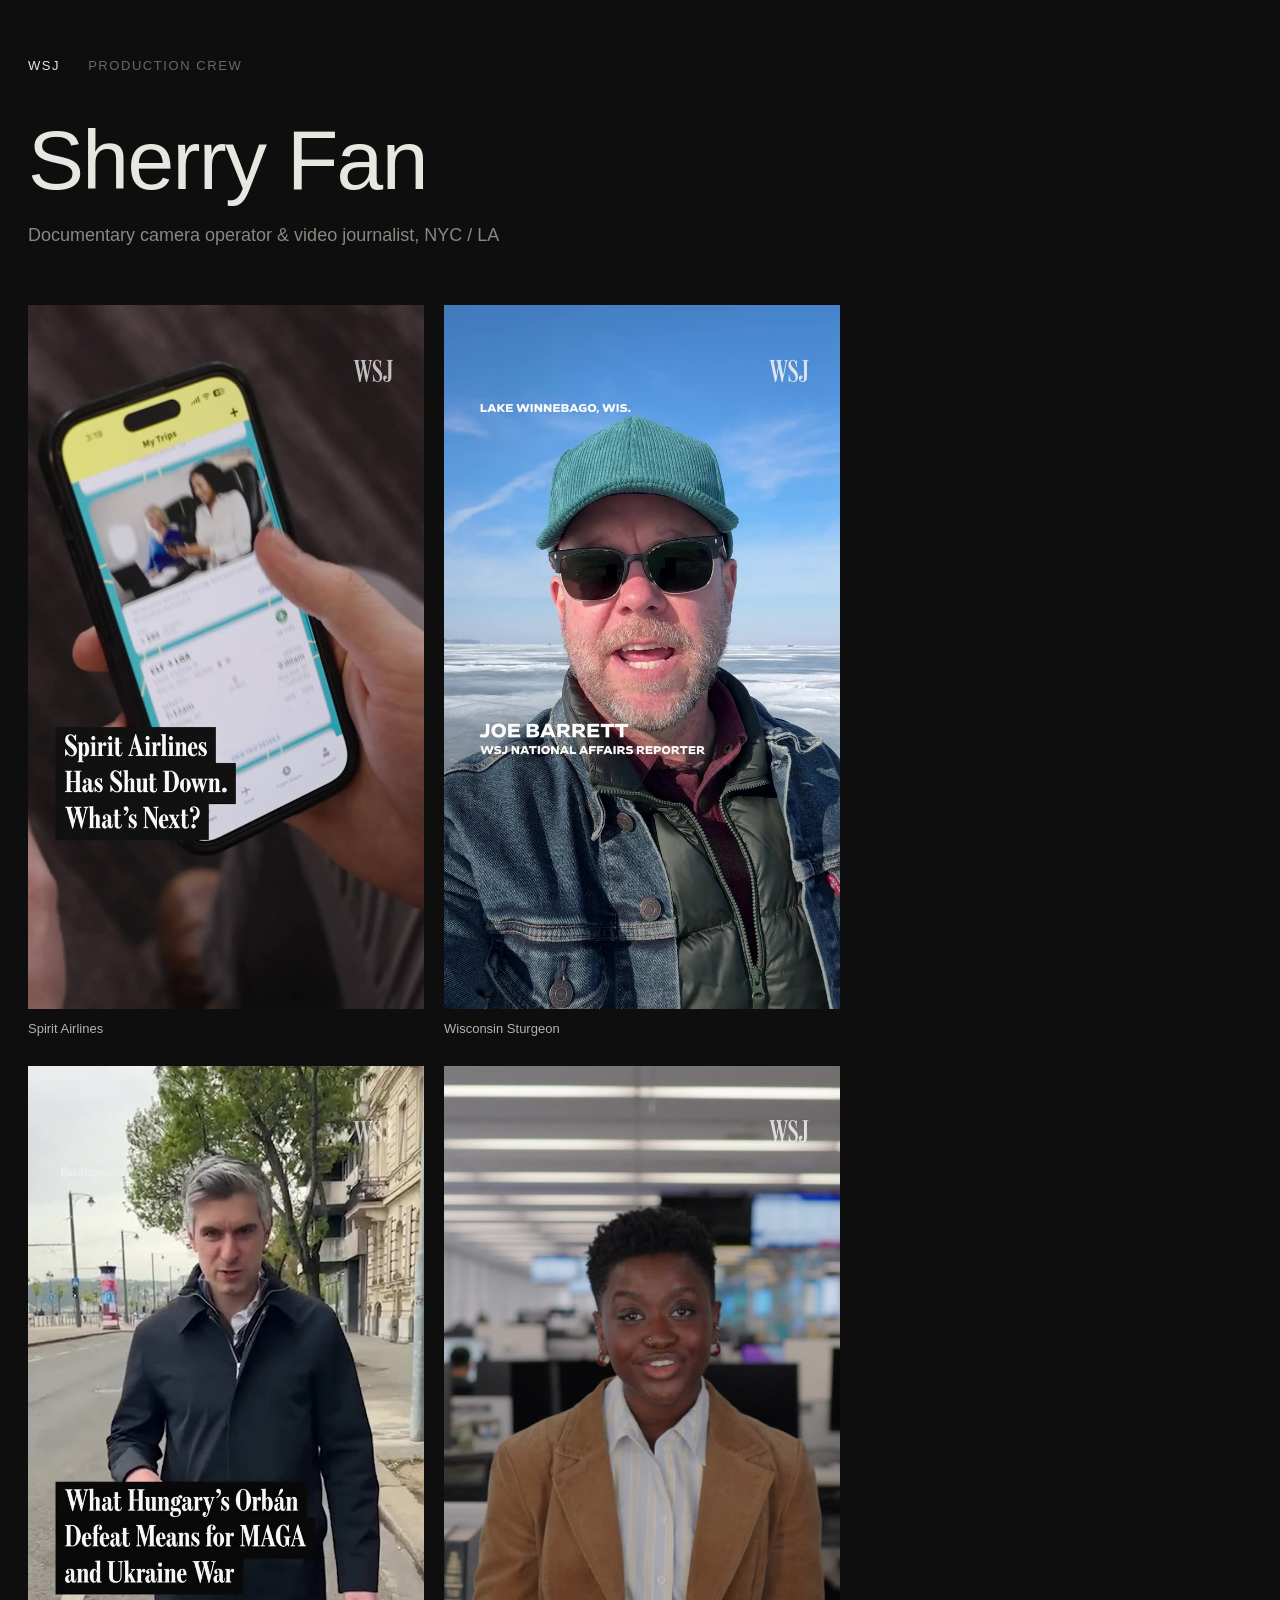
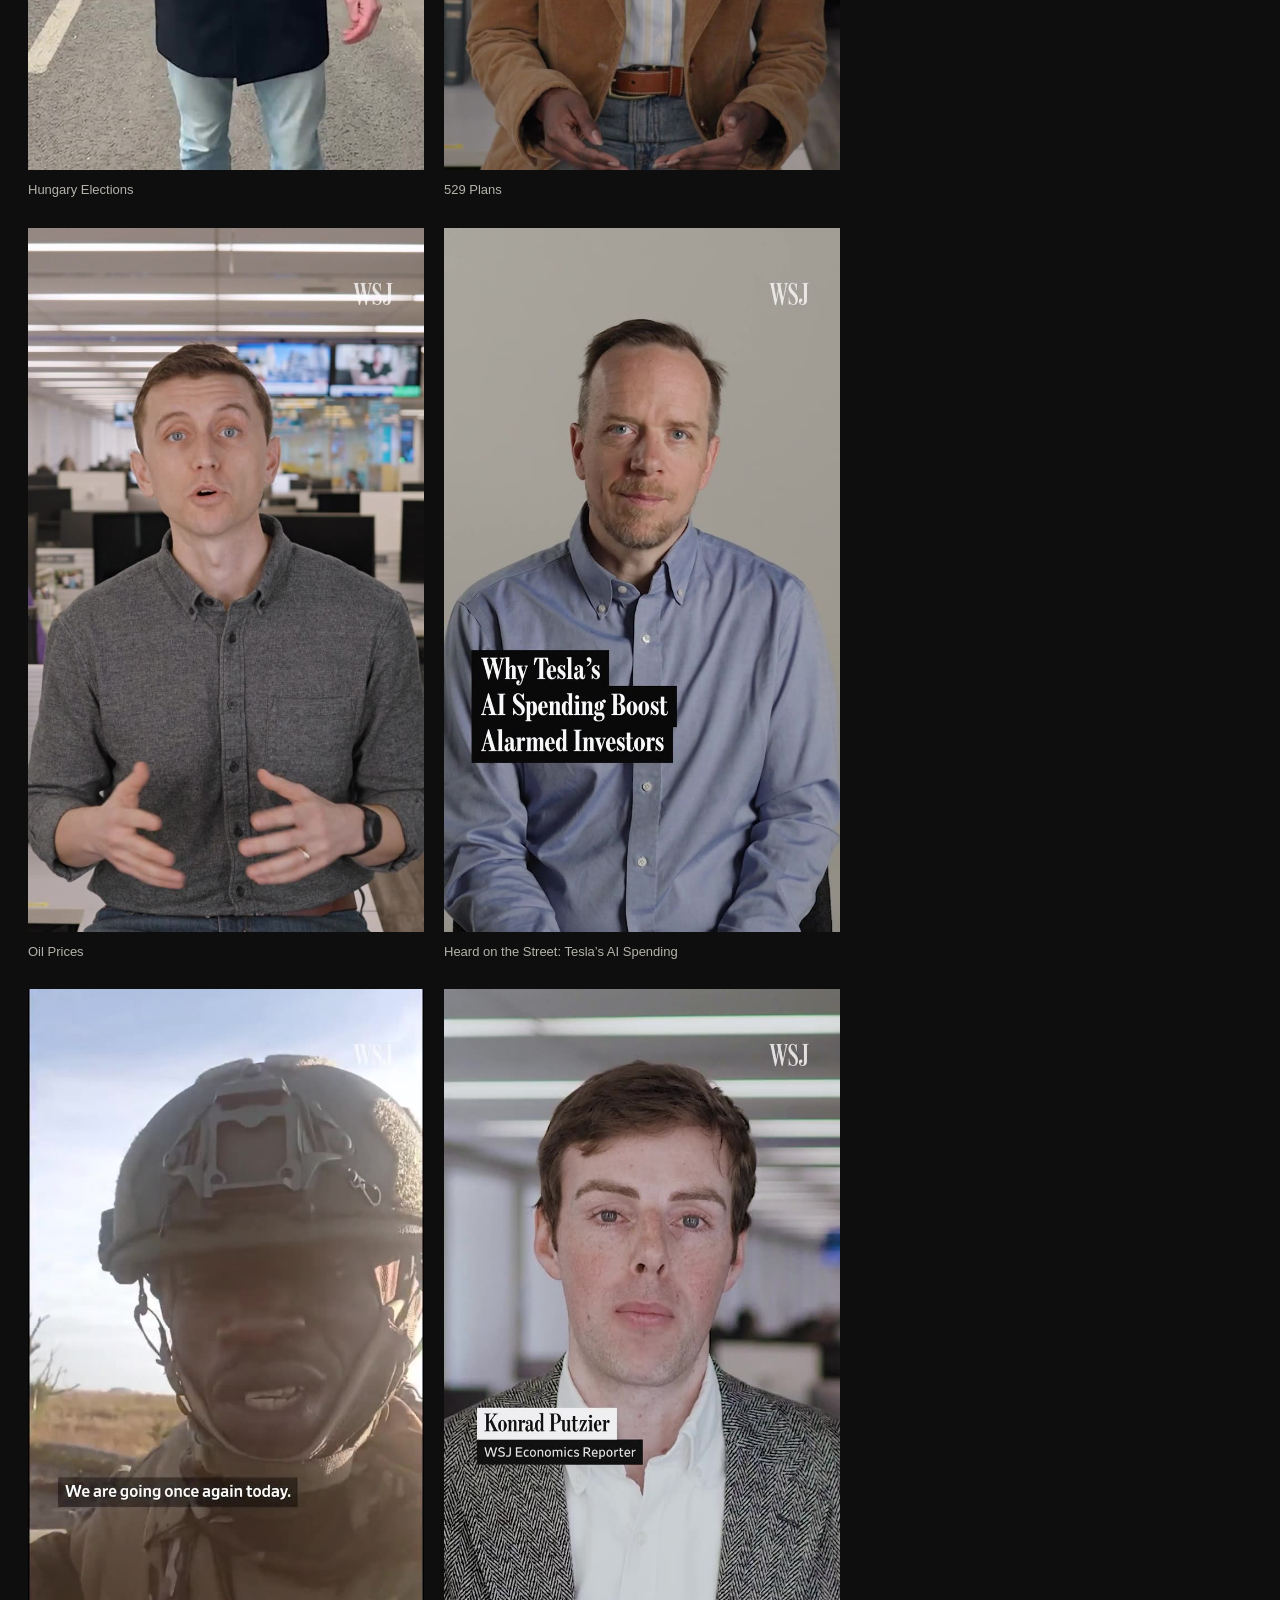
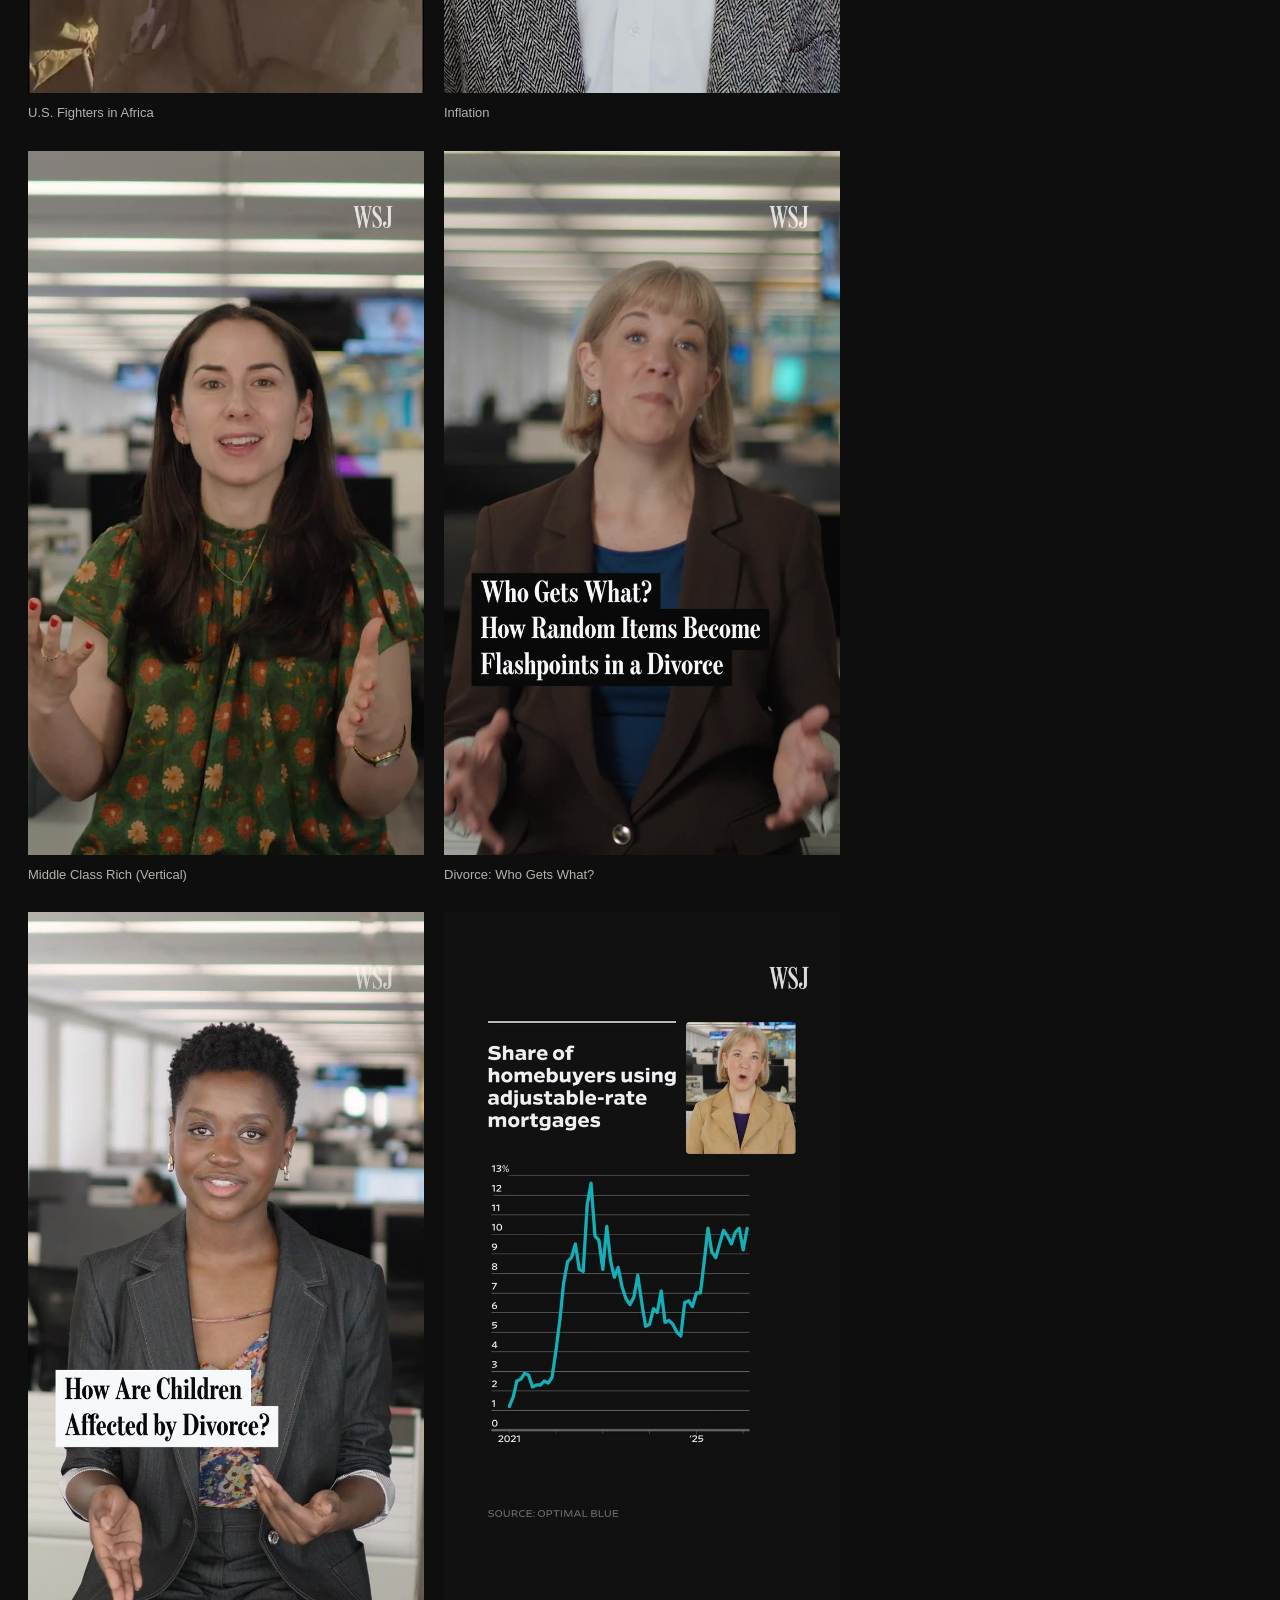
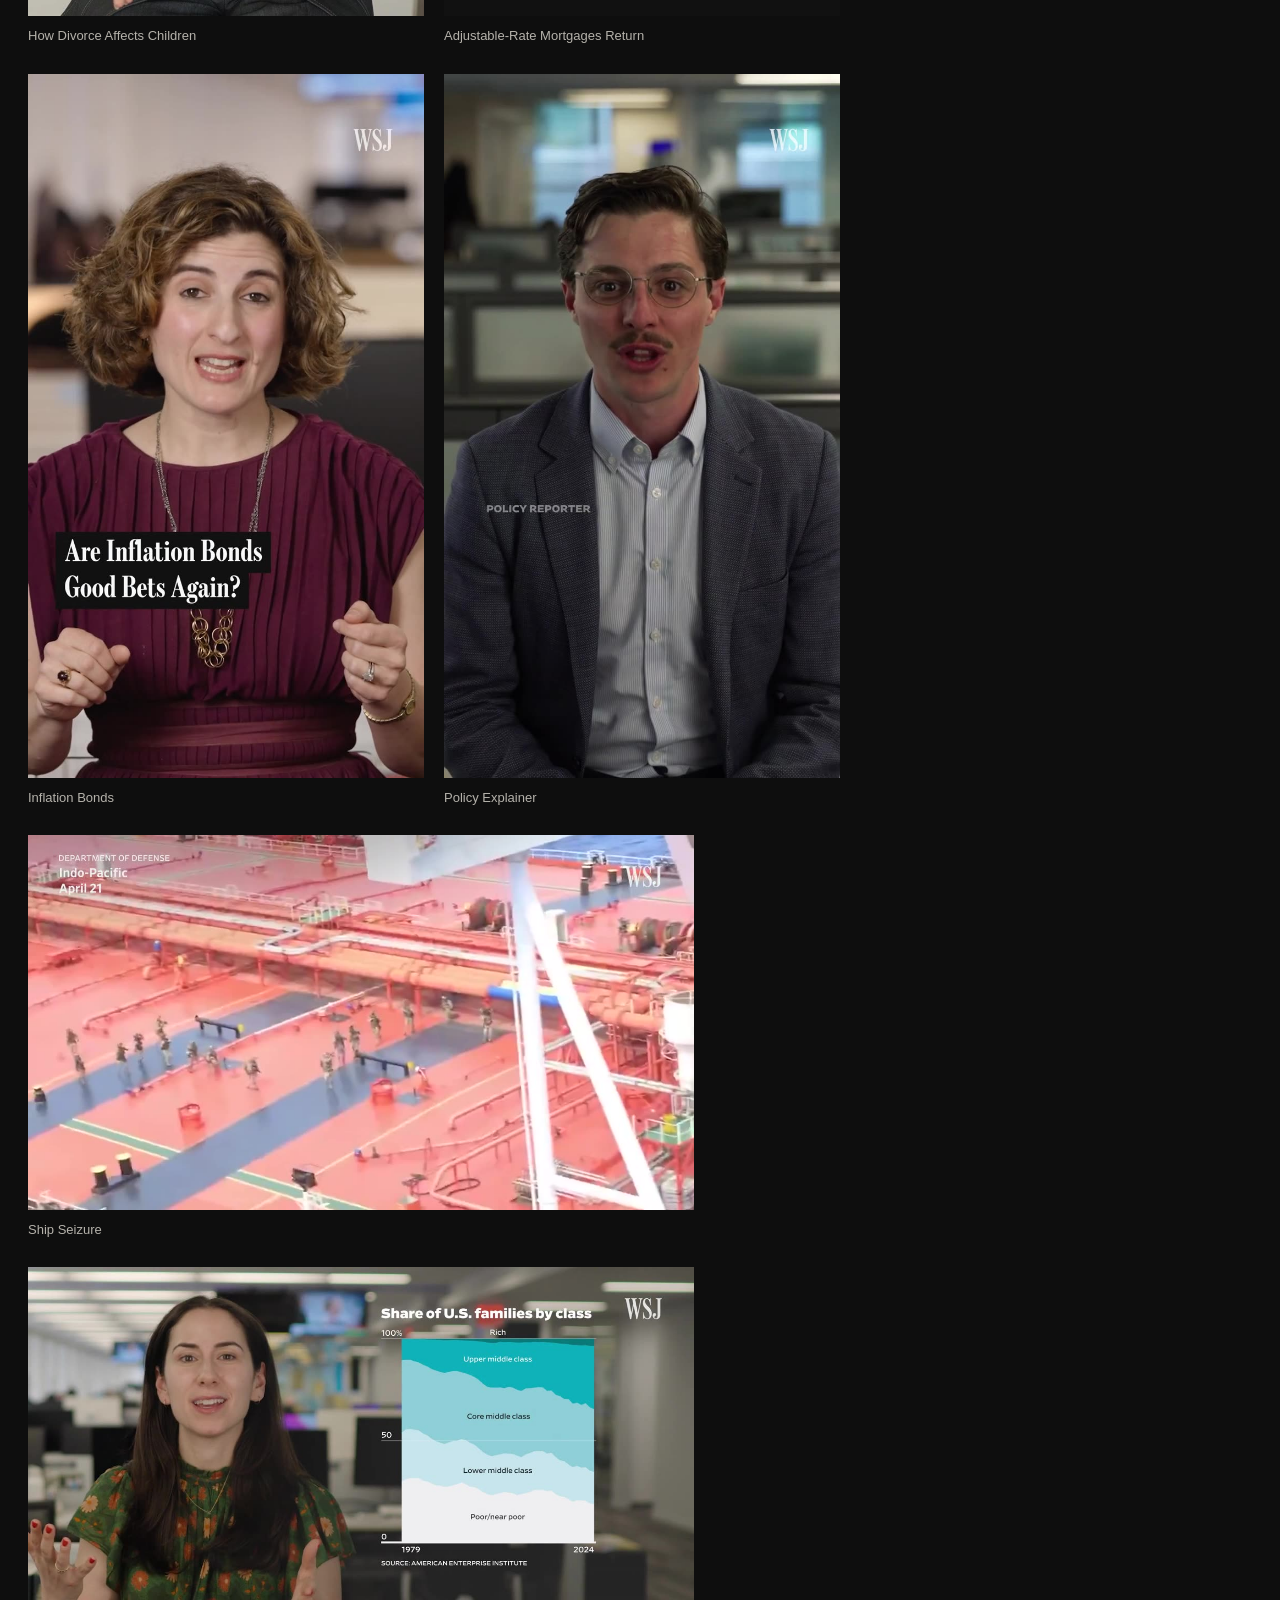
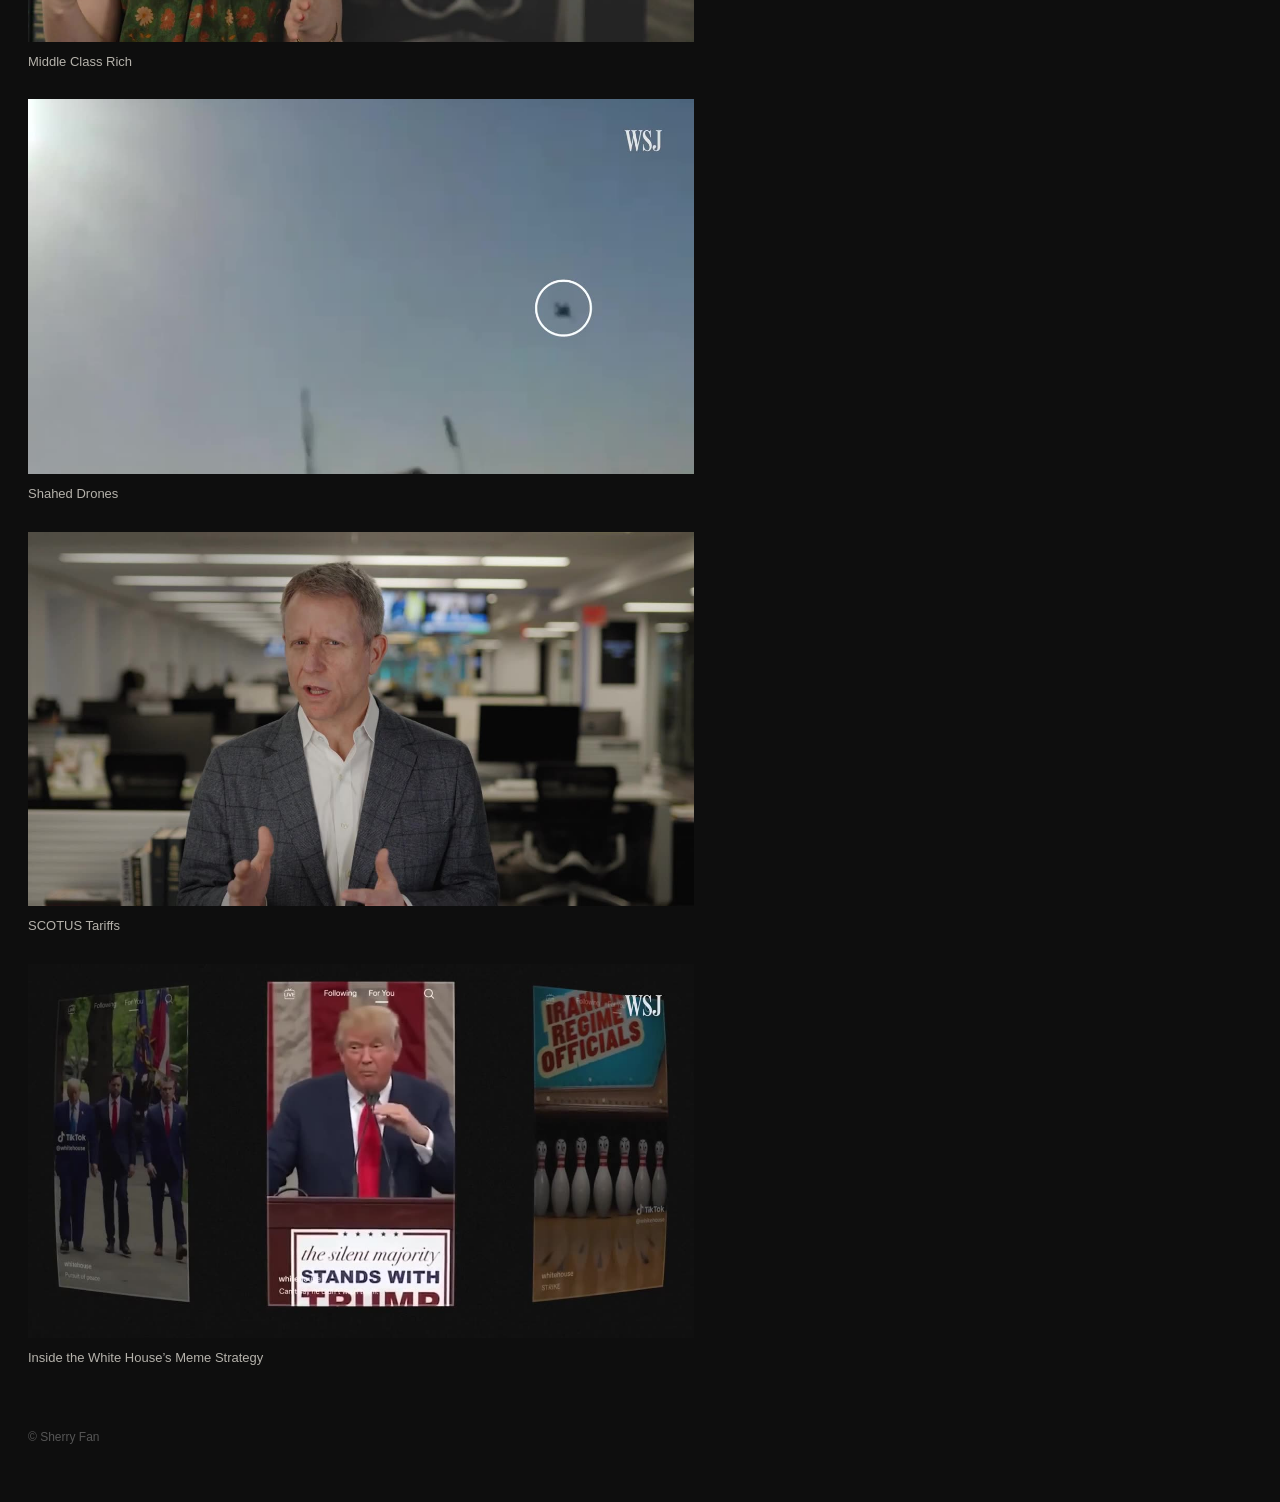
==== index.html @ db29685e "WSJ home: verticals first and larger; horizontals keep prior size Vertical tiles at 90% of first mas" ====
<!doctype html><html><head><meta charset="utf-8"><meta name="viewport" content="width=device-width,initial-scale=1"><title>Sherry Fan — Video</title><link rel="stylesheet" href="style.css?v=12"></head>
<body><div class="wrap"><div id="nav"></div><section class="hero"><h1>Sherry Fan</h1><p>Documentary camera operator &amp; video journalist, NYC / LA</p></section>
<div id="grid"></div><footer>© Sherry Fan</footer></div>
<script src="videos.js?v=12"></script><script src="app.js?v=12"></script>
<script>document.getElementById('nav').innerHTML=siteNav('home');render(document.getElementById('grid'),'home')</script></body></html>
---- style.css ----
*{box-sizing:border-box;margin:0}body{background:#0e0e0e;color:#e8e6e1;font:16px/1.5 "Helvetica Neue",Helvetica,Arial,sans-serif}
a{color:inherit;text-decoration:none}.wrap{max-width:1480px;margin:0 auto;padding:56px 28px}
.top{display:flex;gap:28px;margin-bottom:40px;font-size:13px;letter-spacing:.12em;text-transform:uppercase}
.top a{color:#6b6862}.top a:hover,.top a.on{color:#e8e6e1}
.hero h1{font-weight:300;font-size:clamp(40px,7vw,84px);letter-spacing:-.02em;line-height:1.05}.hero p{color:#8a8780;margin:18px 0 56px;font-size:18px}

/* Home: all verticals first, then horizontals. Separate sizing. */
.grid-home{display:flex;flex-wrap:wrap;gap:28px 20px;align-items:flex-start}
.grid-home .v{display:flex;flex-direction:column;flex:0 0 auto;min-width:0}
.grid-home .v .frame{position:relative;background:#111;overflow:hidden;width:100%}

/* Verticals: 90% of first masonry draft (~432px → 389; using 396 = 0.9×440) → 396×704 */
.grid-home .v.vert{width:396px;max-width:100%}
.grid-home .v.vert .frame{aspect-ratio:9/16}

/* Horizontals: lock prior size 666×374 @ 1440 */
.grid-home .v:not(.vert){width:666px;max-width:100%}
.grid-home .v:not(.vert) .frame{aspect-ratio:16/9}

.grid-home .v video,.grid-home .v iframe{
  position:absolute;inset:0;width:100%;height:100%;border:0;display:block;object-fit:cover;cursor:pointer
}
.grid-home .v p{margin-top:10px;font-size:13px;color:#b5b2ab;max-width:100%}

.grid-crew{display:grid;grid-template-columns:repeat(auto-fill,minmax(446px,1fr));gap:36px 28px}
.grid-crew .v{display:flex;flex-direction:column;min-width:0}
.grid-crew .v .frame{position:relative;background:#000;aspect-ratio:16/9;overflow:hidden;width:100%;cursor:pointer}
.grid-crew .v .frame img,.grid-crew .v .frame iframe{position:absolute;inset:0;width:100%;height:100%;border:0;display:block;object-fit:cover}
.grid-crew .v p{margin-top:12px;font-size:14px;color:#b5b2ab;min-height:2.8em}

footer{margin-top:60px;color:#555;font-size:12px}

@media(max-width:720px){
  .grid-home .v.vert,.grid-home .v:not(.vert){width:100%}
  .grid-crew{grid-template-columns:1fr}
}
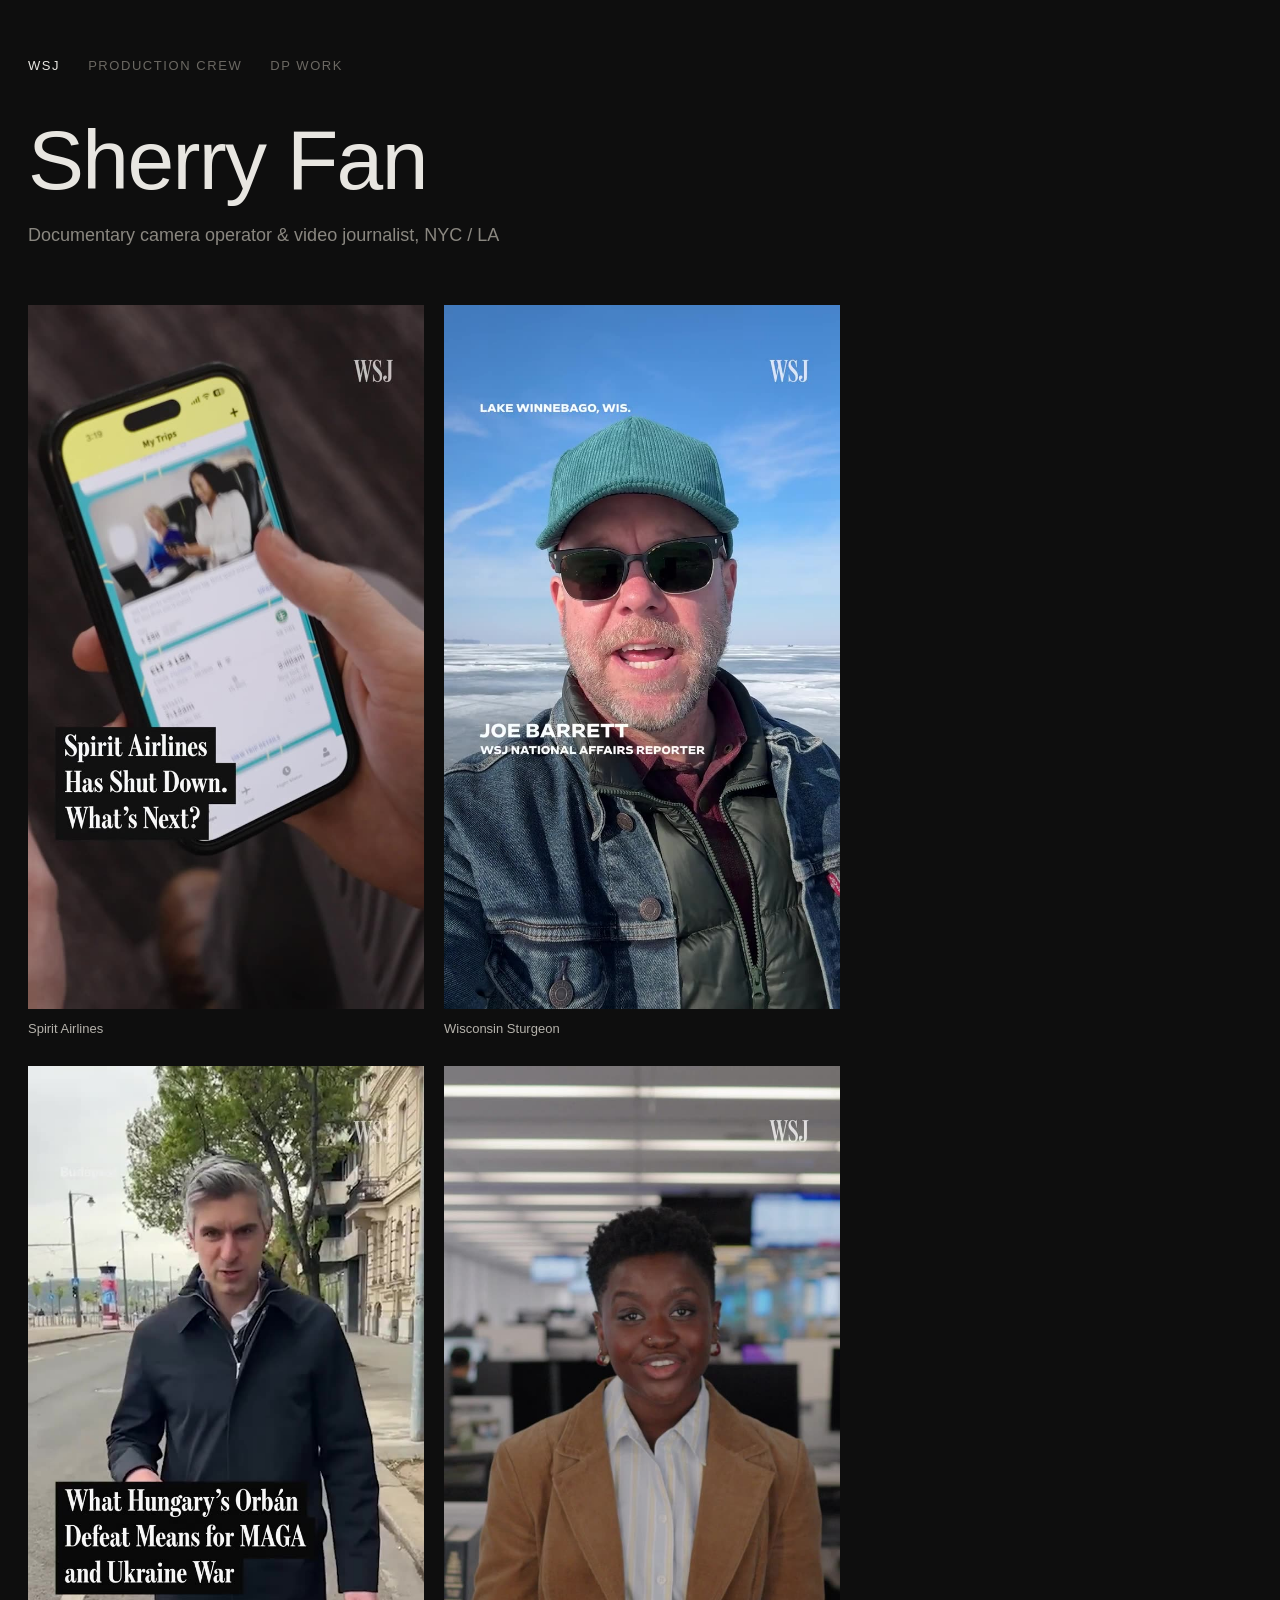
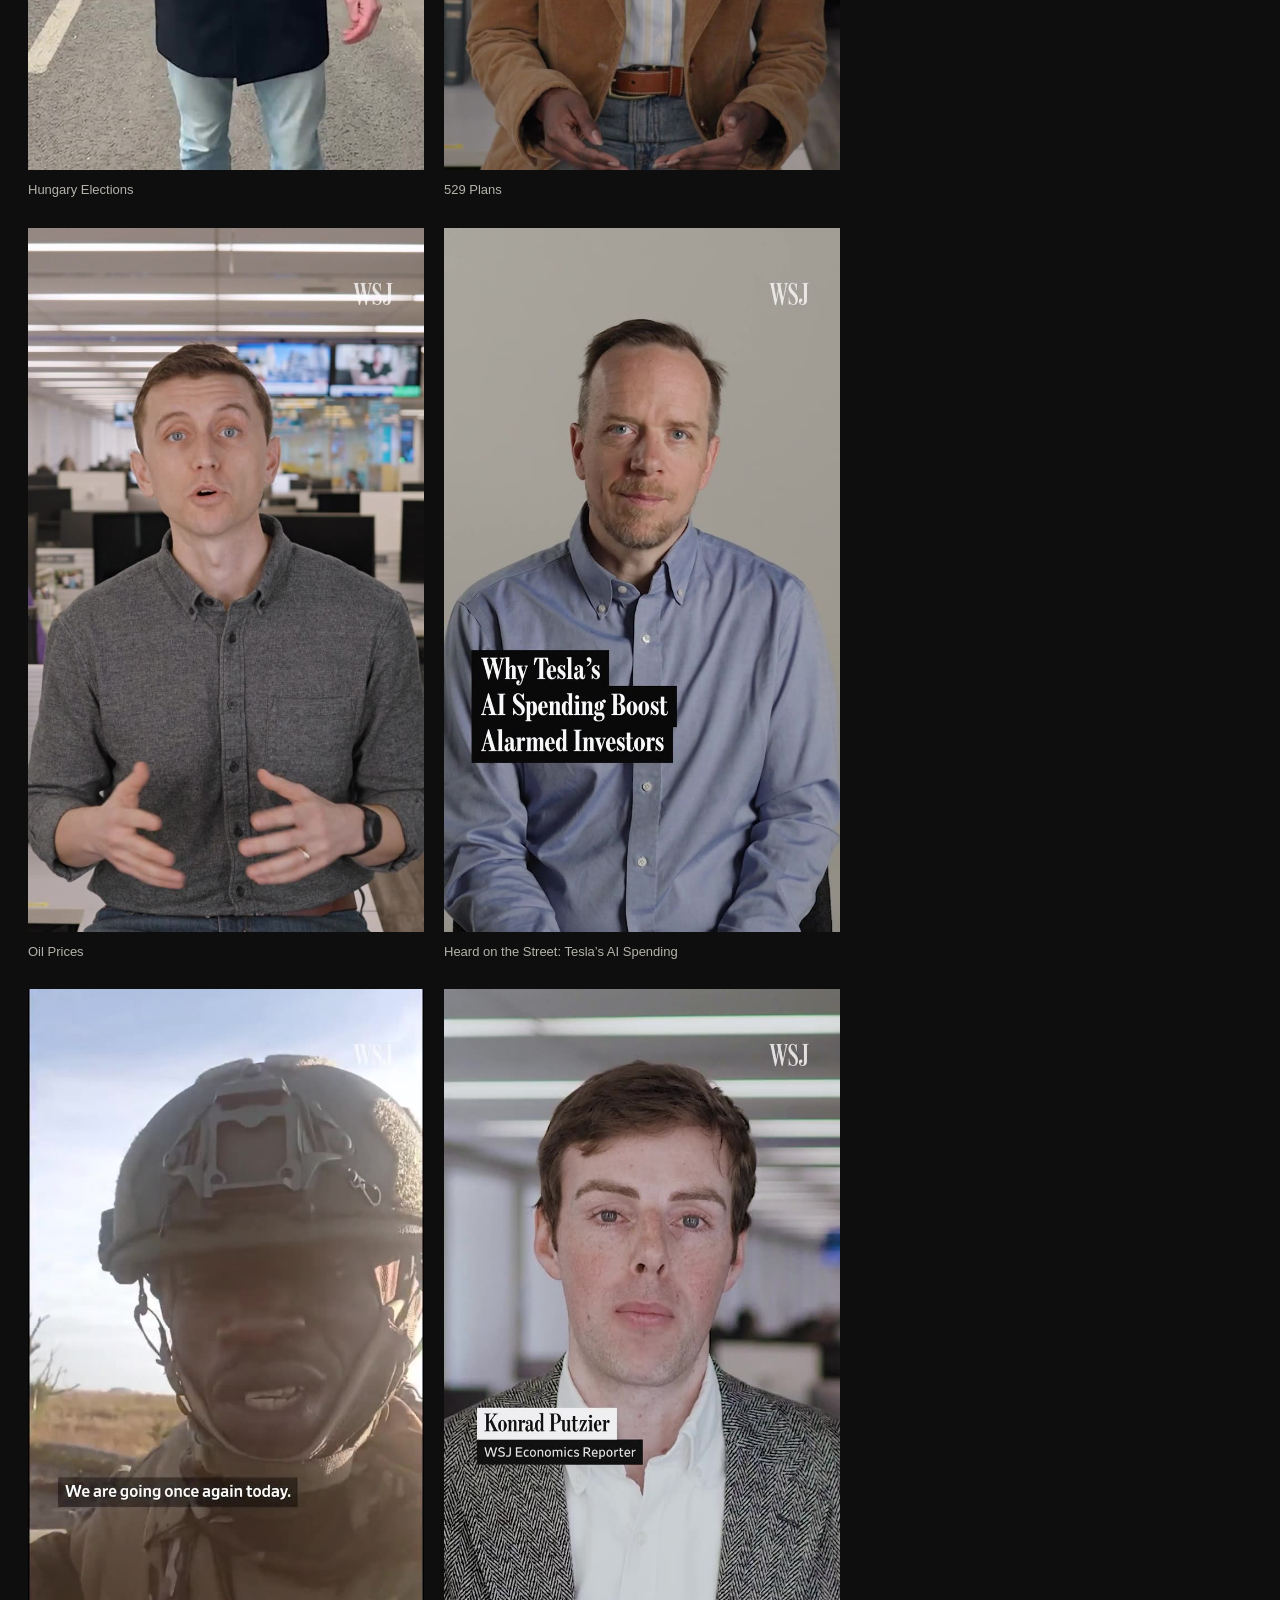
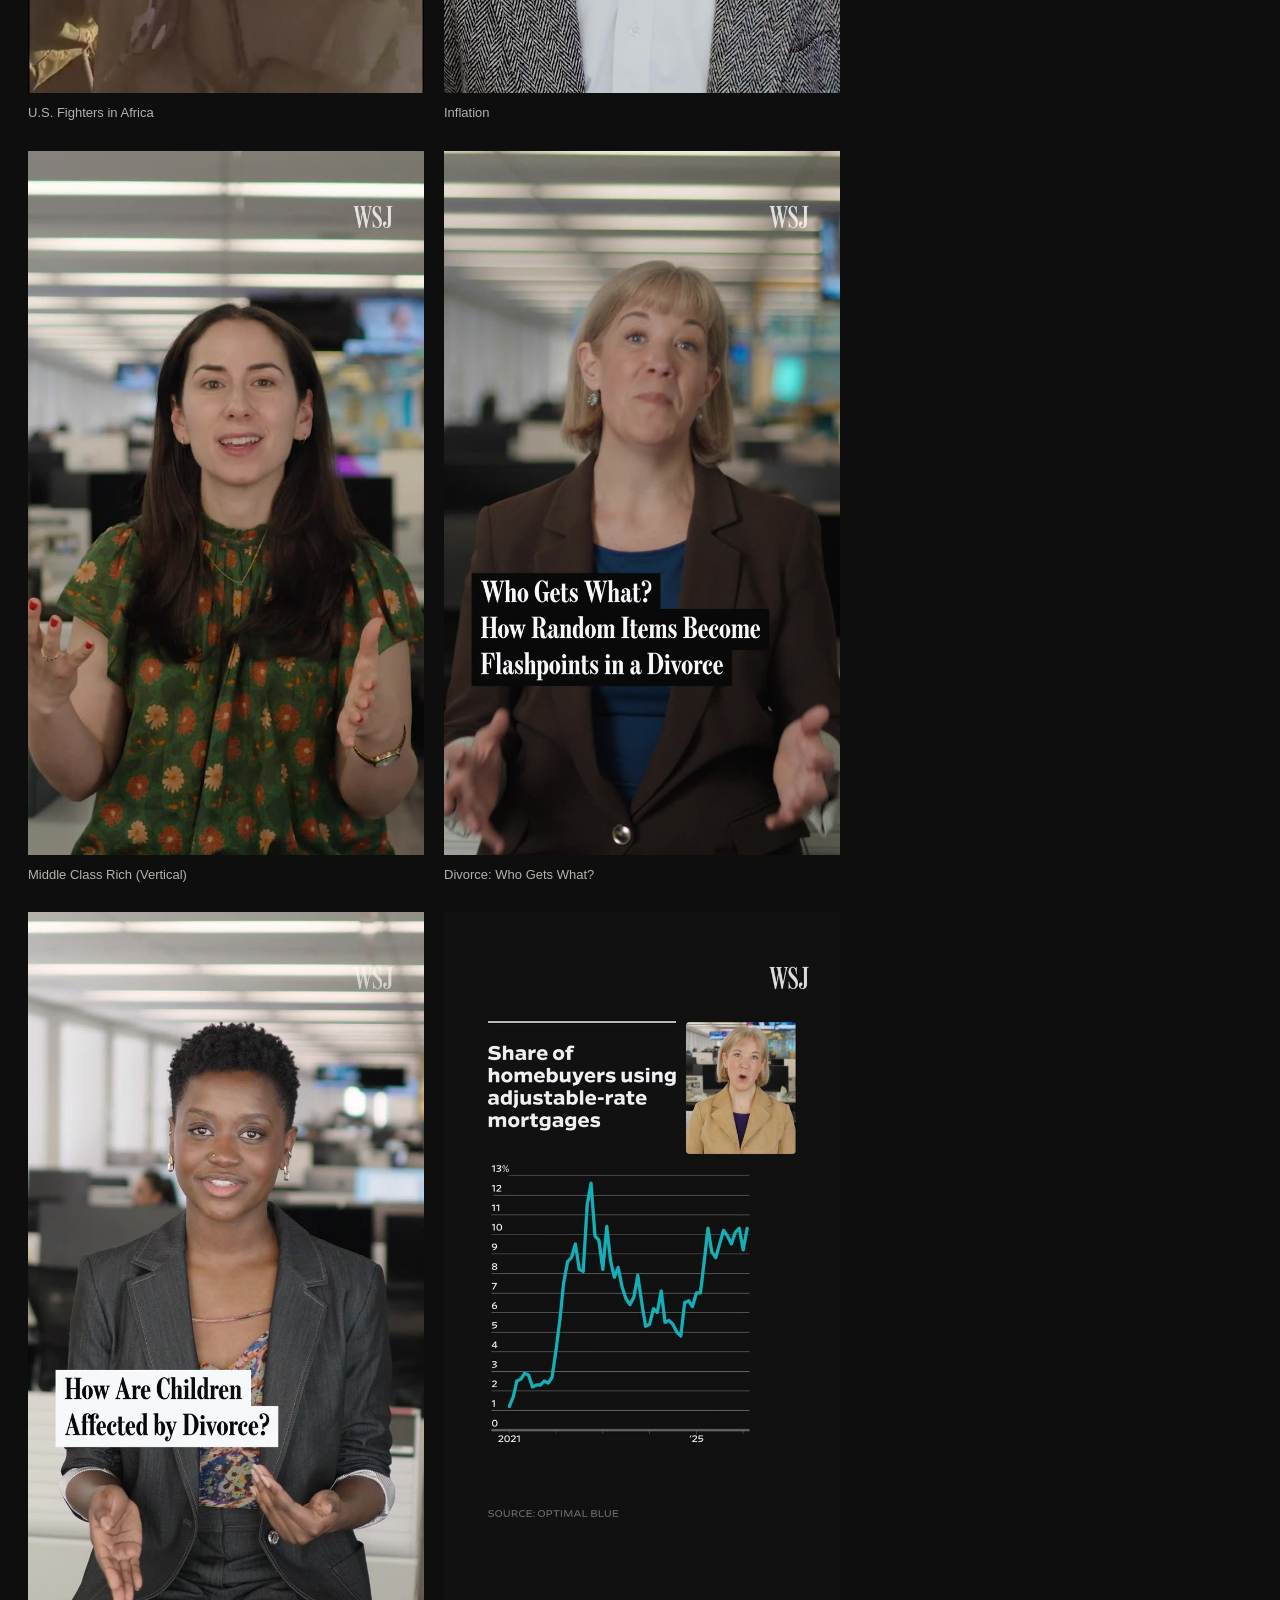
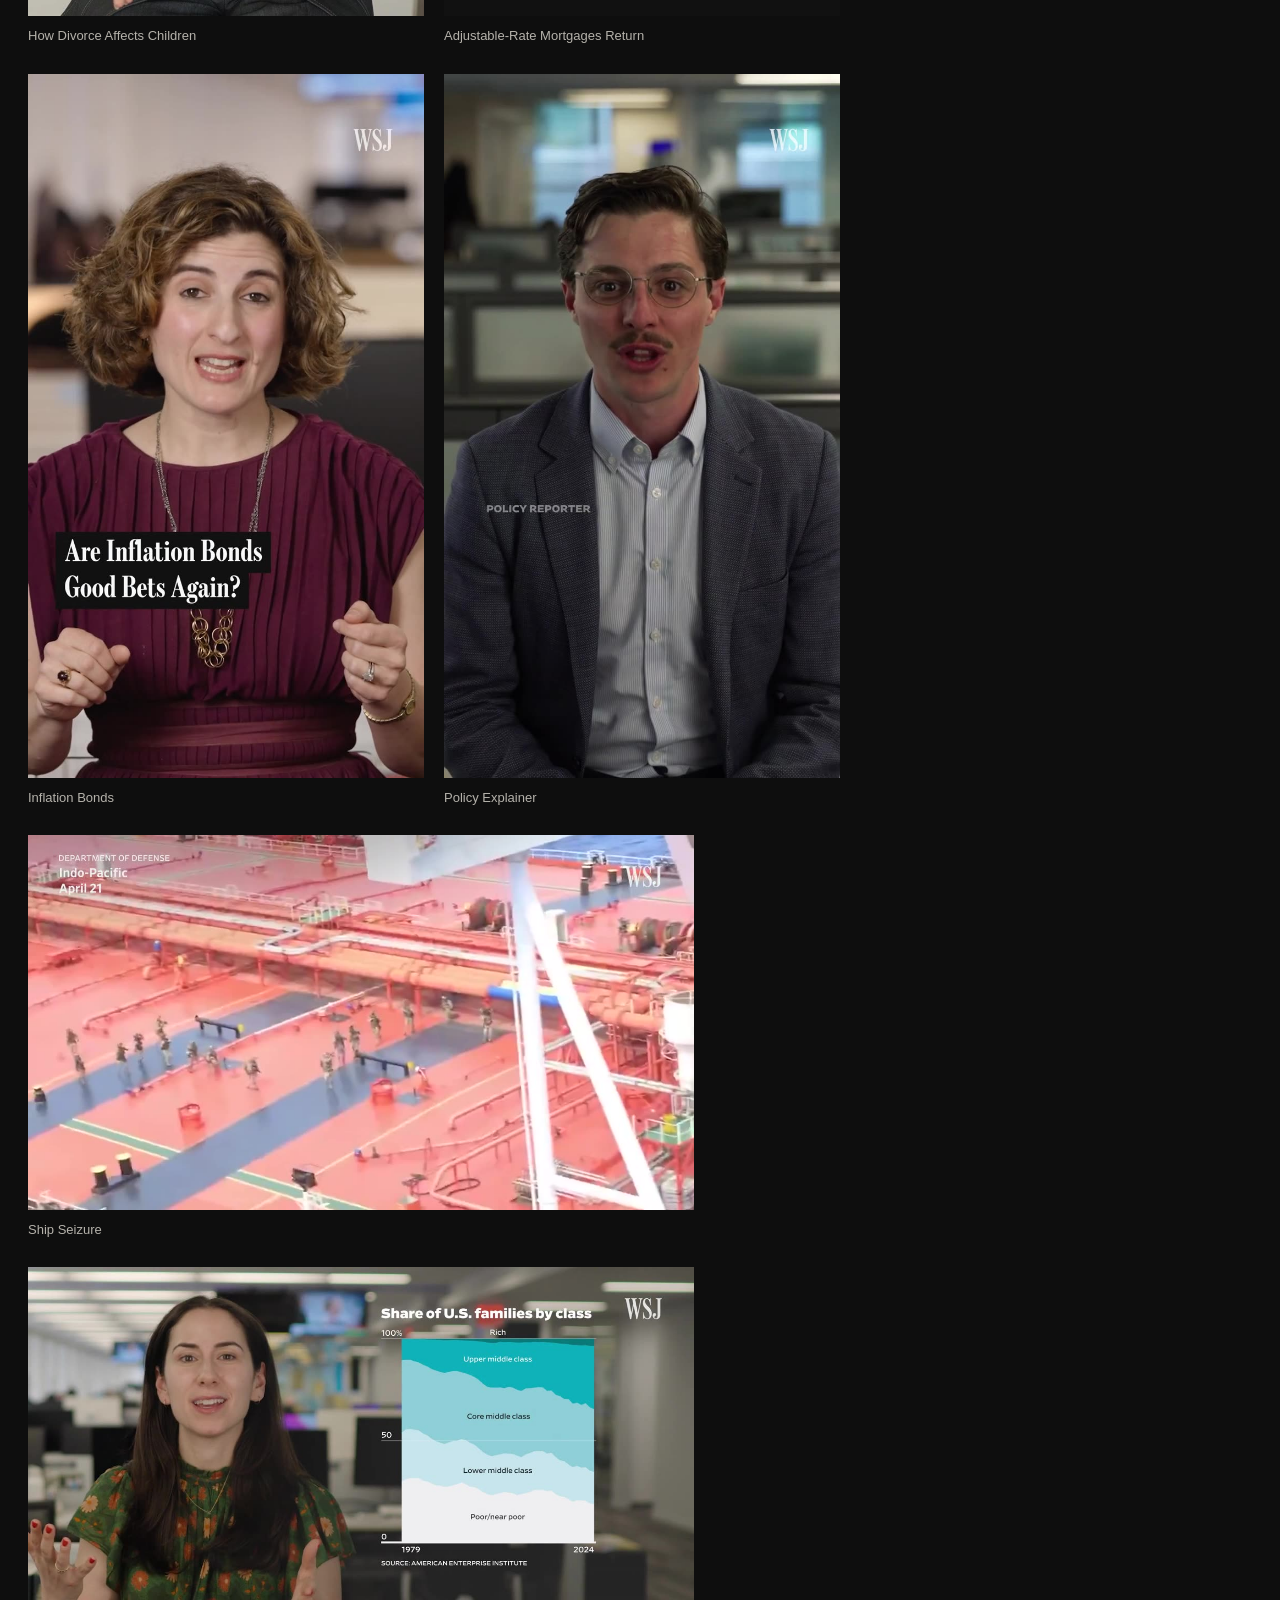
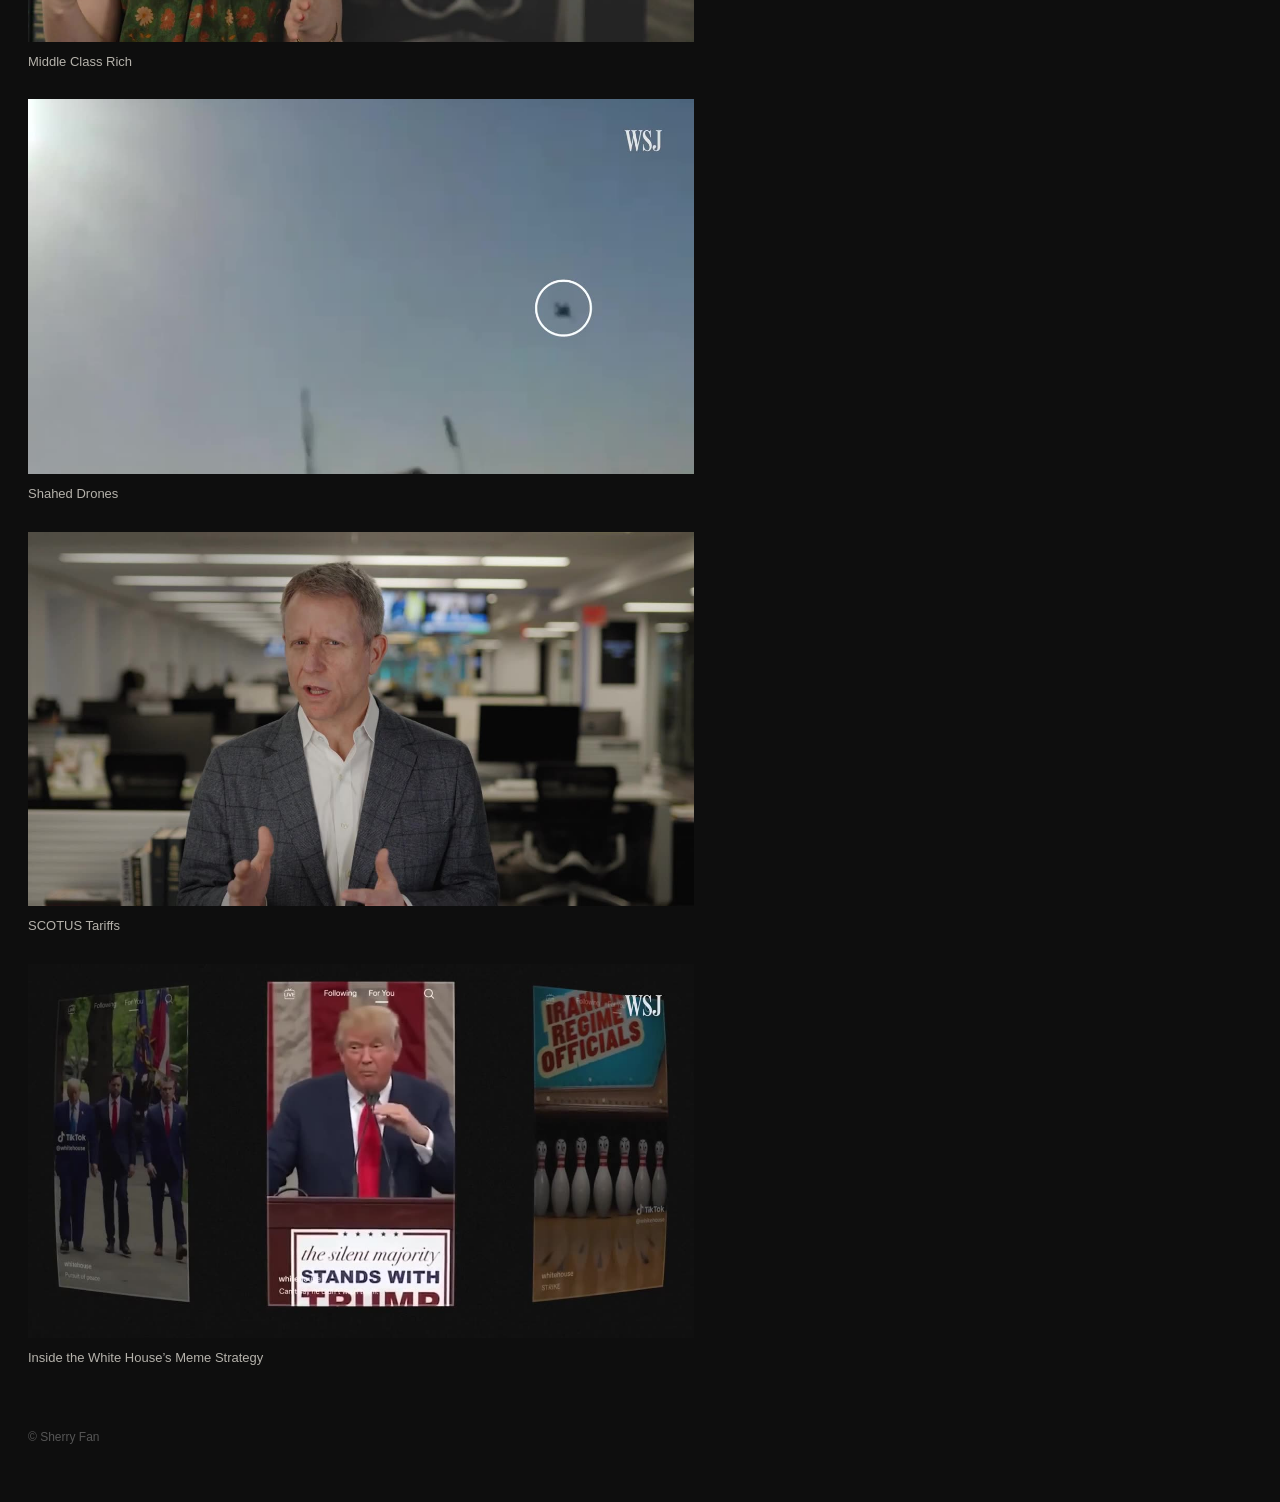
==== commit cd0afdbb: "Add DP Work page with Sucka local previews New dp-work.html (same muted autoplay + tile sizes as WSJ" ====
--- a/index.html
+++ b/index.html
@@ -1,5 +1,5 @@
-<!doctype html><html><head><meta charset="utf-8"><meta name="viewport" content="width=device-width,initial-scale=1"><title>Sherry Fan — Video</title><link rel="stylesheet" href="style.css?v=12"></head>
+<!doctype html><html><head><meta charset="utf-8"><meta name="viewport" content="width=device-width,initial-scale=1"><title>Sherry Fan — Video</title><link rel="stylesheet" href="style.css?v=13"></head>
 <body><div class="wrap"><div id="nav"></div><section class="hero"><h1>Sherry Fan</h1><p>Documentary camera operator &amp; video journalist, NYC / LA</p></section>
 <div id="grid"></div><footer>© Sherry Fan</footer></div>
-<script src="videos.js?v=12"></script><script src="app.js?v=12"></script>
+<script src="videos.js?v=13"></script><script src="app.js?v=13"></script>
 <script>document.getElementById('nav').innerHTML=siteNav('home');render(document.getElementById('grid'),'home')</script></body></html>
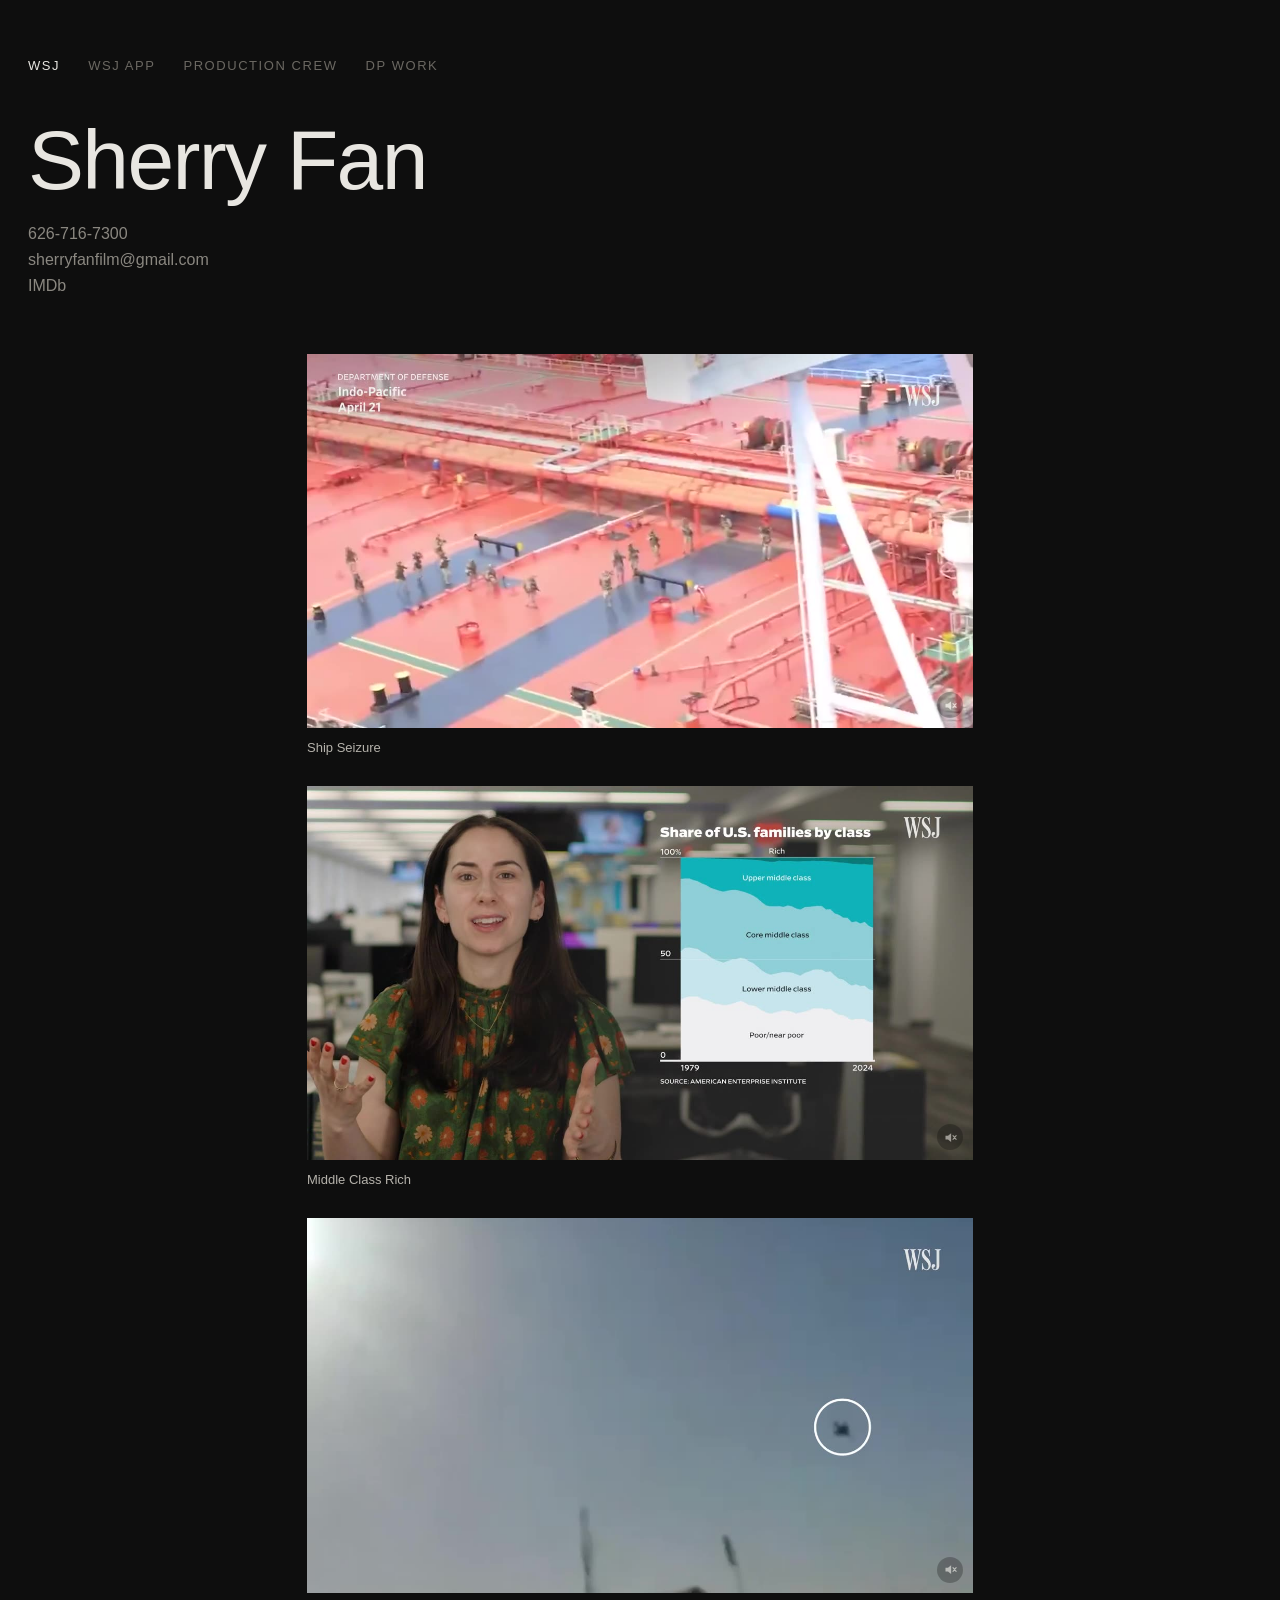
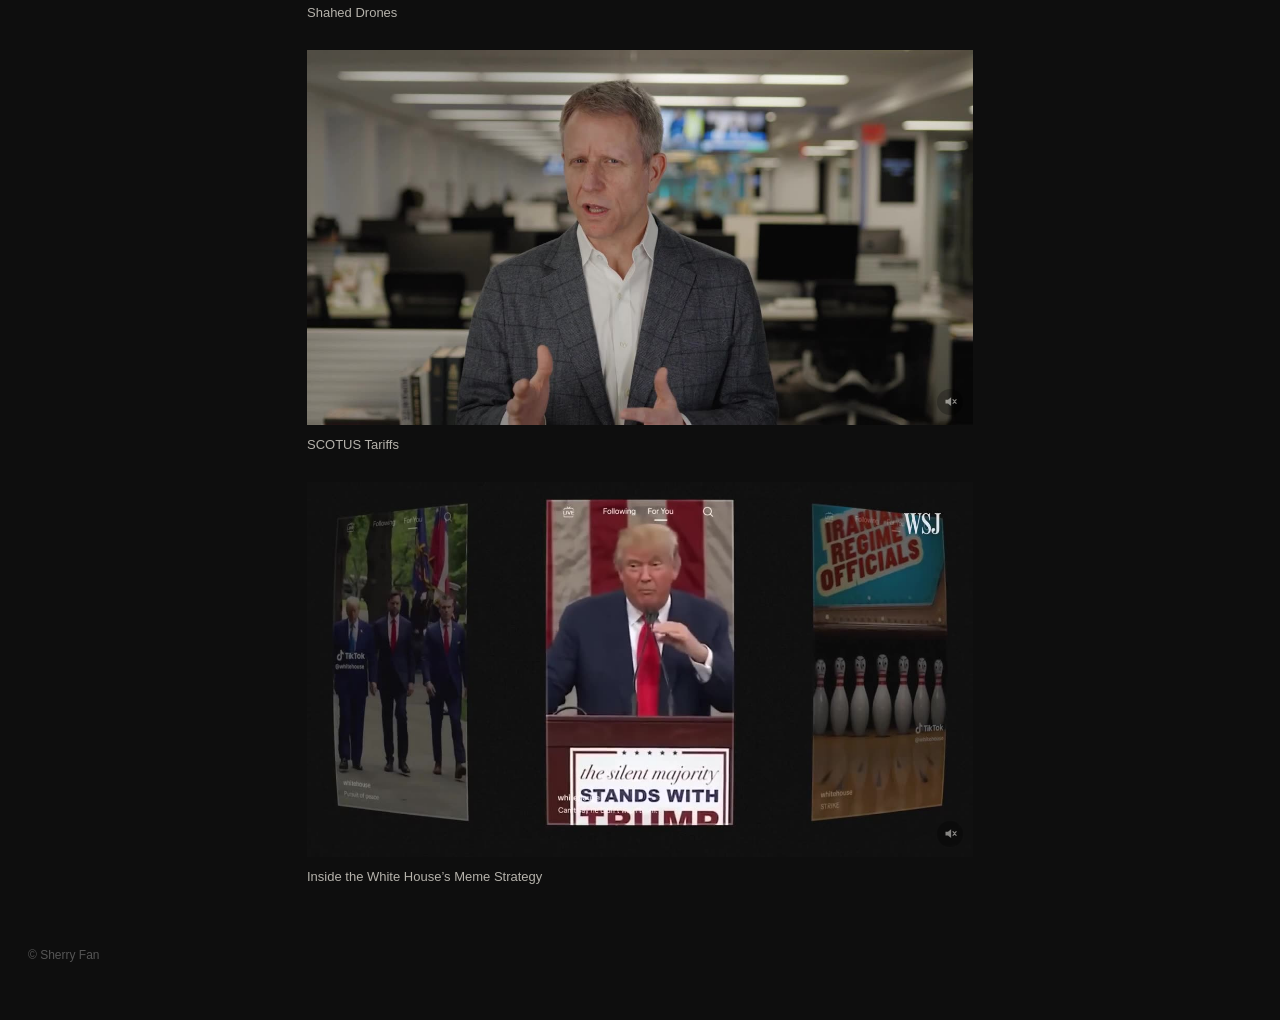
==== commit d81491b5: "Split WSJ into WSJ (horizontal) and WSJ App (vertical); centered grids; muted autoplay + click-for-s" ====
--- a/index.html
+++ b/index.html
@@ -1,5 +1,5 @@
-<!doctype html><html><head><meta charset="utf-8"><meta name="viewport" content="width=device-width,initial-scale=1"><title>Sherry Fan — Video</title><link rel="stylesheet" href="style.css?v=13"></head>
-<body><div class="wrap"><div id="nav"></div><section class="hero"><h1>Sherry Fan</h1><p>Documentary camera operator &amp; video journalist, NYC / LA</p></section>
+<!doctype html><html><head><meta charset="utf-8"><meta name="viewport" content="width=device-width,initial-scale=1"><title>WSJ — Sherry Fan</title><link rel="stylesheet" href="style.css?v=14"></head>
+<body><div class="wrap"><div id="nav"></div><section class="hero"><h1>Sherry Fan</h1><p class="contact"><a href="tel:+16267167300">626-716-7300</a><a href="mailto:sherryfanfilm@gmail.com">sherryfanfilm@gmail.com</a><a href="https://www.imdb.com/name/nm14925589/" target="_blank" rel="noopener">IMDb</a></p></section>
 <div id="grid"></div><footer>© Sherry Fan</footer></div>
-<script src="videos.js?v=13"></script><script src="app.js?v=13"></script>
+<script src="videos.js?v=14"></script><script src="app.js?v=14"></script>
 <script>document.getElementById('nav').innerHTML=siteNav('home');render(document.getElementById('grid'),'home')</script></body></html>
--- a/style.css
+++ b/style.css
@@ -3,34 +3,41 @@
 .top{display:flex;gap:28px;margin-bottom:40px;font-size:13px;letter-spacing:.12em;text-transform:uppercase}
 .top a{color:#6b6862}.top a:hover,.top a.on{color:#e8e6e1}
 .hero h1{font-weight:300;font-size:clamp(40px,7vw,84px);letter-spacing:-.02em;line-height:1.05}.hero p{color:#8a8780;margin:18px 0 56px;font-size:18px}
+.hero p.contact{display:flex;flex-direction:column;gap:2px;font-size:16px}.hero p.contact a{color:#8a8780;width:fit-content}.hero p.contact a:hover{color:#e8e6e1}
 
-/* Home: all verticals first, then horizontals. Separate sizing. */
-.grid-home{display:flex;flex-wrap:wrap;gap:28px 20px;align-items:flex-start}
-.grid-home .v{display:flex;flex-direction:column;flex:0 0 auto;min-width:0}
-.grid-home .v .frame{position:relative;background:#111;overflow:hidden;width:100%}
+/* Video grid (all pages): centered rows, incl. partial last row */
+.grid{display:flex;flex-wrap:wrap;justify-content:center;gap:28px 20px;align-items:flex-start}
+.grid .v{display:flex;flex-direction:column;flex:0 0 auto;min-width:0}
+.grid .v .frame{position:relative;background:#111;overflow:hidden;width:100%;cursor:pointer}
+/* Verticals 396x704 */
+.grid .v.vert{width:396px;max-width:100%}
+.grid .v.vert .frame{aspect-ratio:9/16}
+/* Horizontals 666x375 */
+.grid .v:not(.vert){width:666px;max-width:100%}
+.grid .v:not(.vert) .frame{aspect-ratio:16/9}
+/* Production Crew tiles keep their previous size */
+.grid-crew{gap:36px 28px}
+.grid-crew .v:not(.vert){width:456px}
+.grid-crew .v .frame{background:#000}
 
-/* Verticals: 90% of first masonry draft (~432px → 389; using 396 = 0.9×440) → 396×704 */
-.grid-home .v.vert{width:396px;max-width:100%}
-.grid-home .v.vert .frame{aspect-ratio:9/16}
+.grid .v video,.grid .v iframe,.grid .v img.poster{position:absolute;inset:0;width:100%;height:100%;border:0;display:block;object-fit:cover}
+/* YouTube: player is taller than the tile so title bar / logo sit in clipped black bars */
+.grid .v[data-kind=yt] iframe{top:-70px;height:calc(100% + 140px);pointer-events:none}
+.grid .v[data-kind=yt] img.poster{z-index:2;transition:opacity .6s}
+.grid .v[data-kind=yt].live img.poster{opacity:0}
+.grid .v .hit{position:absolute;inset:0;z-index:3}
+.grid .v p{margin-top:10px;font-size:13px;color:#b5b2ab;max-width:100%}
+.grid-crew .v p{margin-top:12px;font-size:14px;min-height:2.8em}
 
-/* Horizontals: lock prior size 666×374 @ 1440 */
-.grid-home .v:not(.vert){width:666px;max-width:100%}
-.grid-home .v:not(.vert) .frame{aspect-ratio:16/9}
-
-.grid-home .v video,.grid-home .v iframe{
-  position:absolute;inset:0;width:100%;height:100%;border:0;display:block;object-fit:cover;cursor:pointer
-}
-.grid-home .v p{margin-top:10px;font-size:13px;color:#b5b2ab;max-width:100%}
-
-.grid-crew{display:grid;grid-template-columns:repeat(auto-fill,minmax(446px,1fr));gap:36px 28px}
-.grid-crew .v{display:flex;flex-direction:column;min-width:0}
-.grid-crew .v .frame{position:relative;background:#000;aspect-ratio:16/9;overflow:hidden;width:100%;cursor:pointer}
-.grid-crew .v .frame img,.grid-crew .v .frame iframe{position:absolute;inset:0;width:100%;height:100%;border:0;display:block;object-fit:cover}
-.grid-crew .v p{margin-top:12px;font-size:14px;color:#b5b2ab;min-height:2.8em}
+/* small sound indicator */
+.snd{position:absolute;right:10px;bottom:10px;z-index:4;width:26px;height:26px;border-radius:50%;background:rgba(0,0,0,.45);display:flex;align-items:center;justify-content:center;opacity:.55;transition:opacity .2s;pointer-events:none}
+.snd svg{width:15px;height:15px;fill:none;stroke:#e8e6e1;stroke-width:1.8;stroke-linecap:round;stroke-linejoin:round}
+.snd svg path:first-child{fill:#e8e6e1;stroke:none}
+.snd .on{display:none}.v.sound .snd .on{display:inline}.v.sound .snd .off{display:none}
+.v.sound .snd,.frame:hover .snd{opacity:1}
 
 footer{margin-top:60px;color:#555;font-size:12px}
 
 @media(max-width:720px){
-  .grid-home .v.vert,.grid-home .v:not(.vert){width:100%}
-  .grid-crew{grid-template-columns:1fr}
+  .grid .v.vert,.grid .v:not(.vert),.grid-crew .v:not(.vert){width:100%}
 }
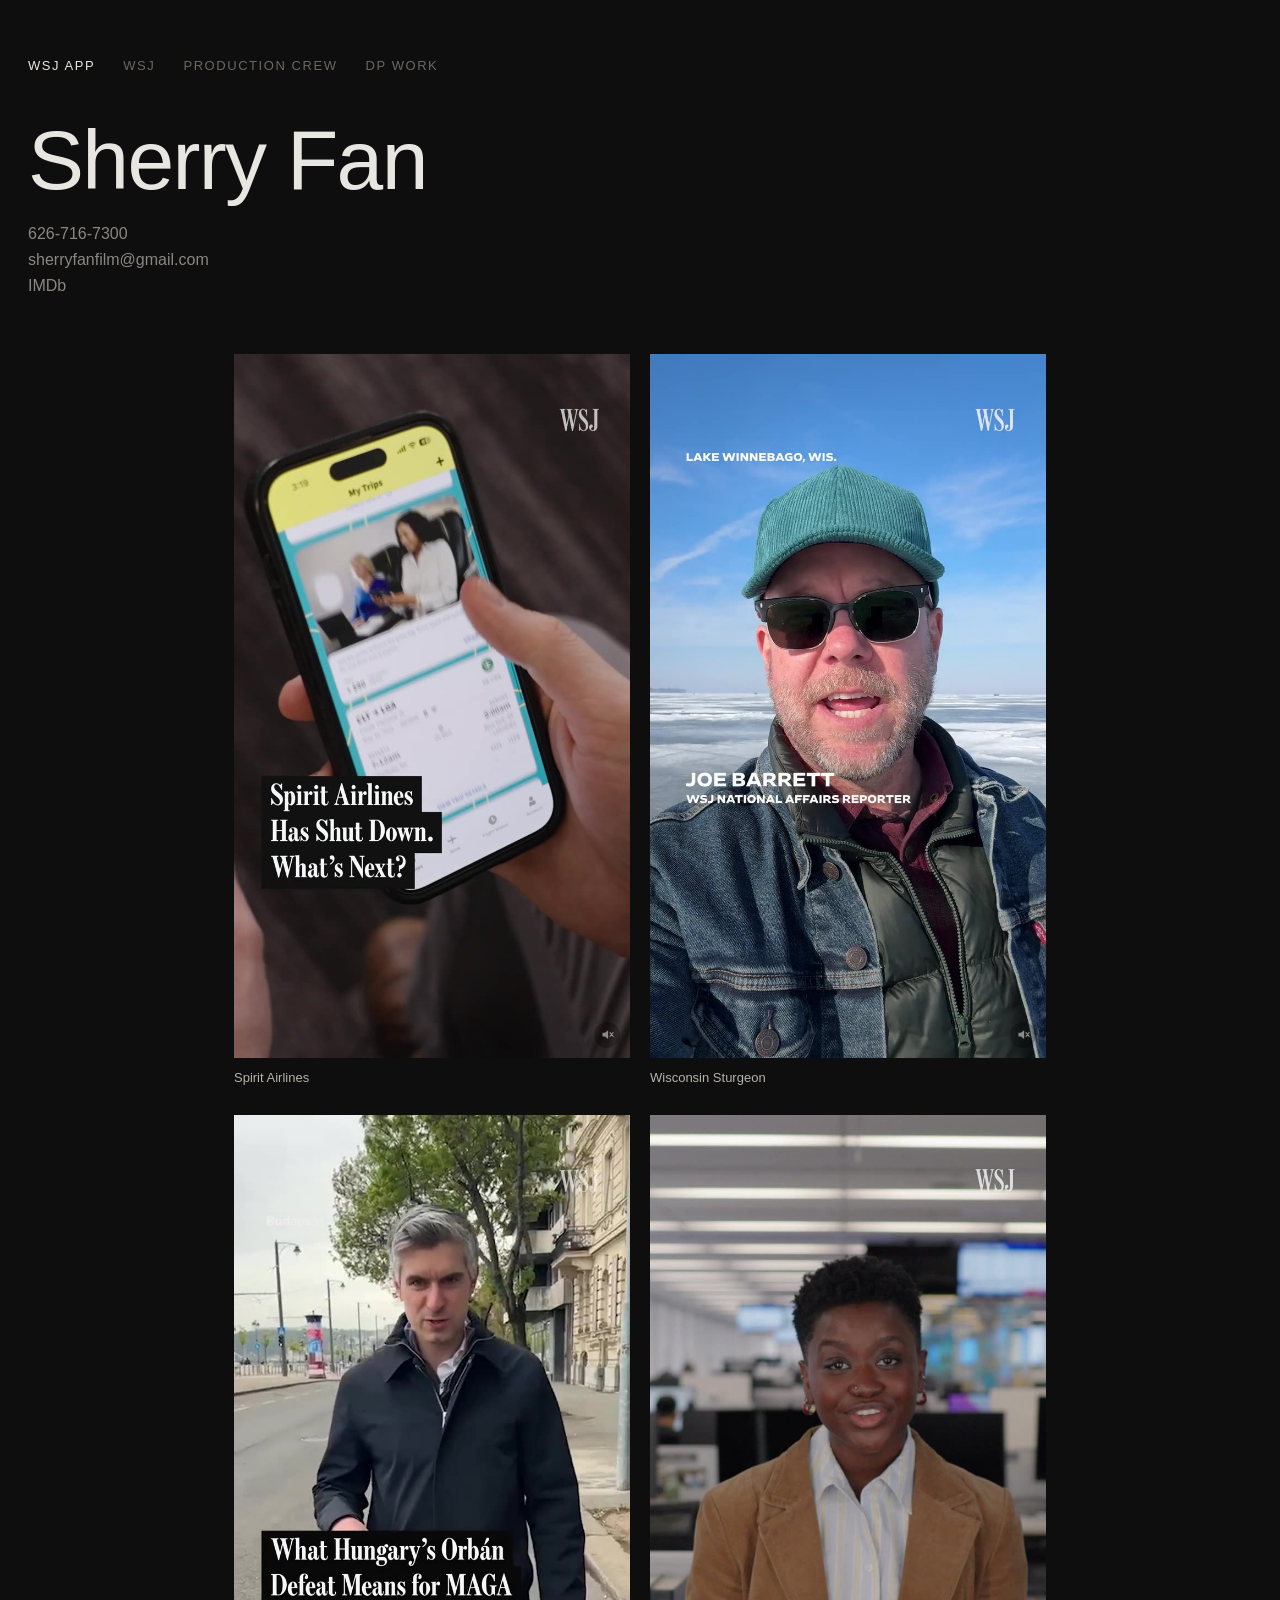
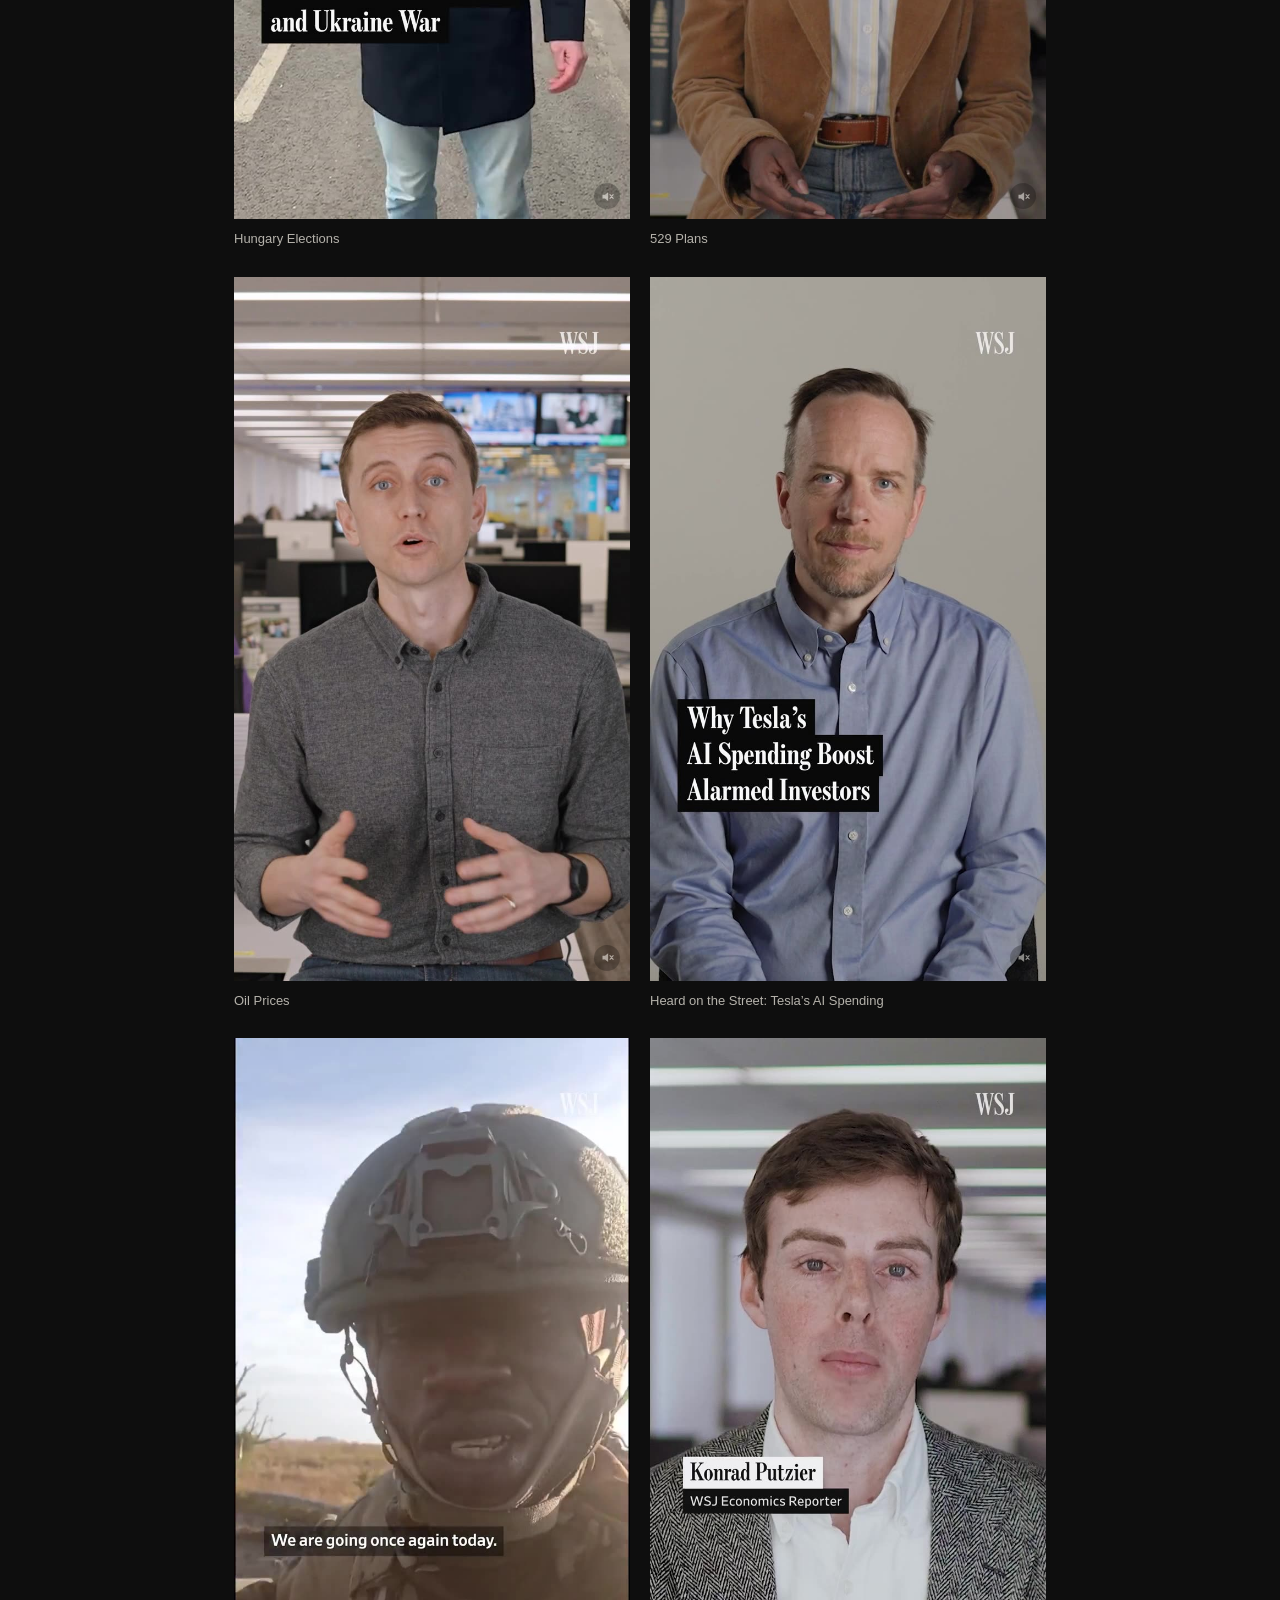
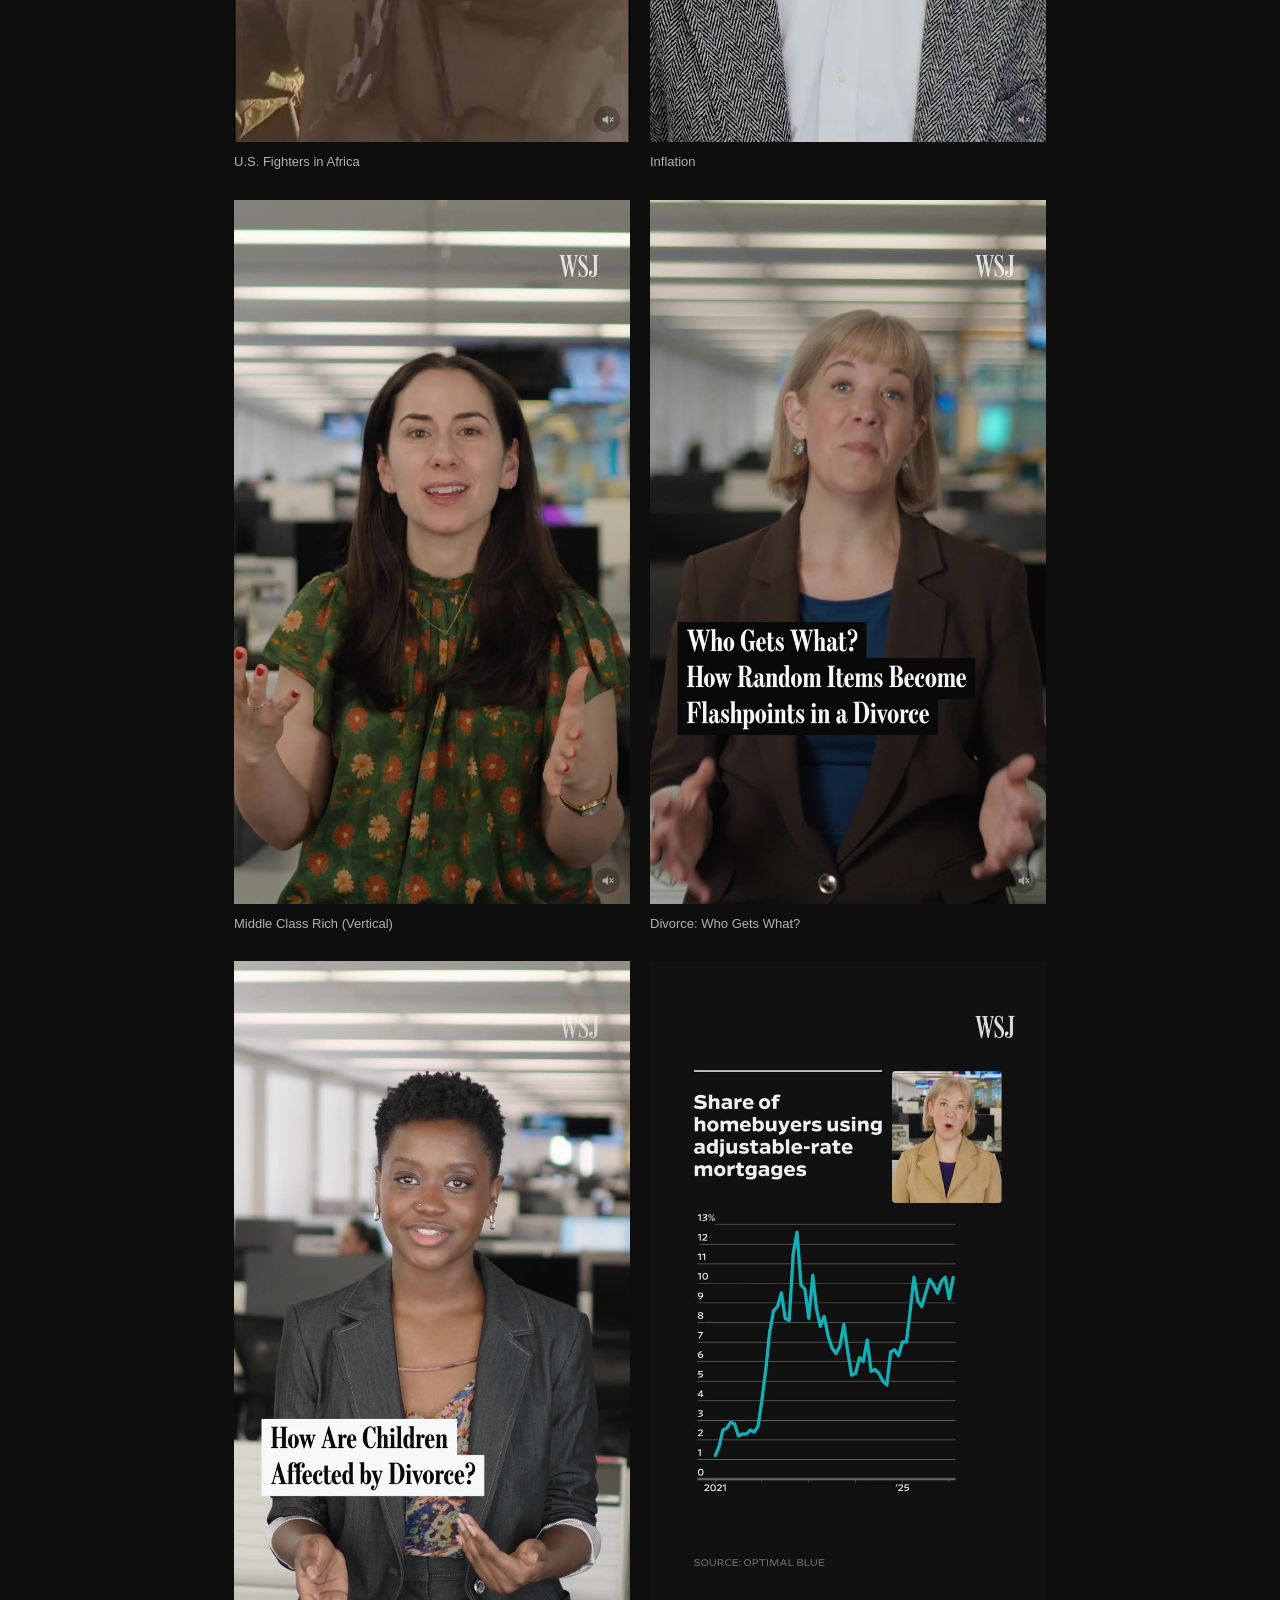
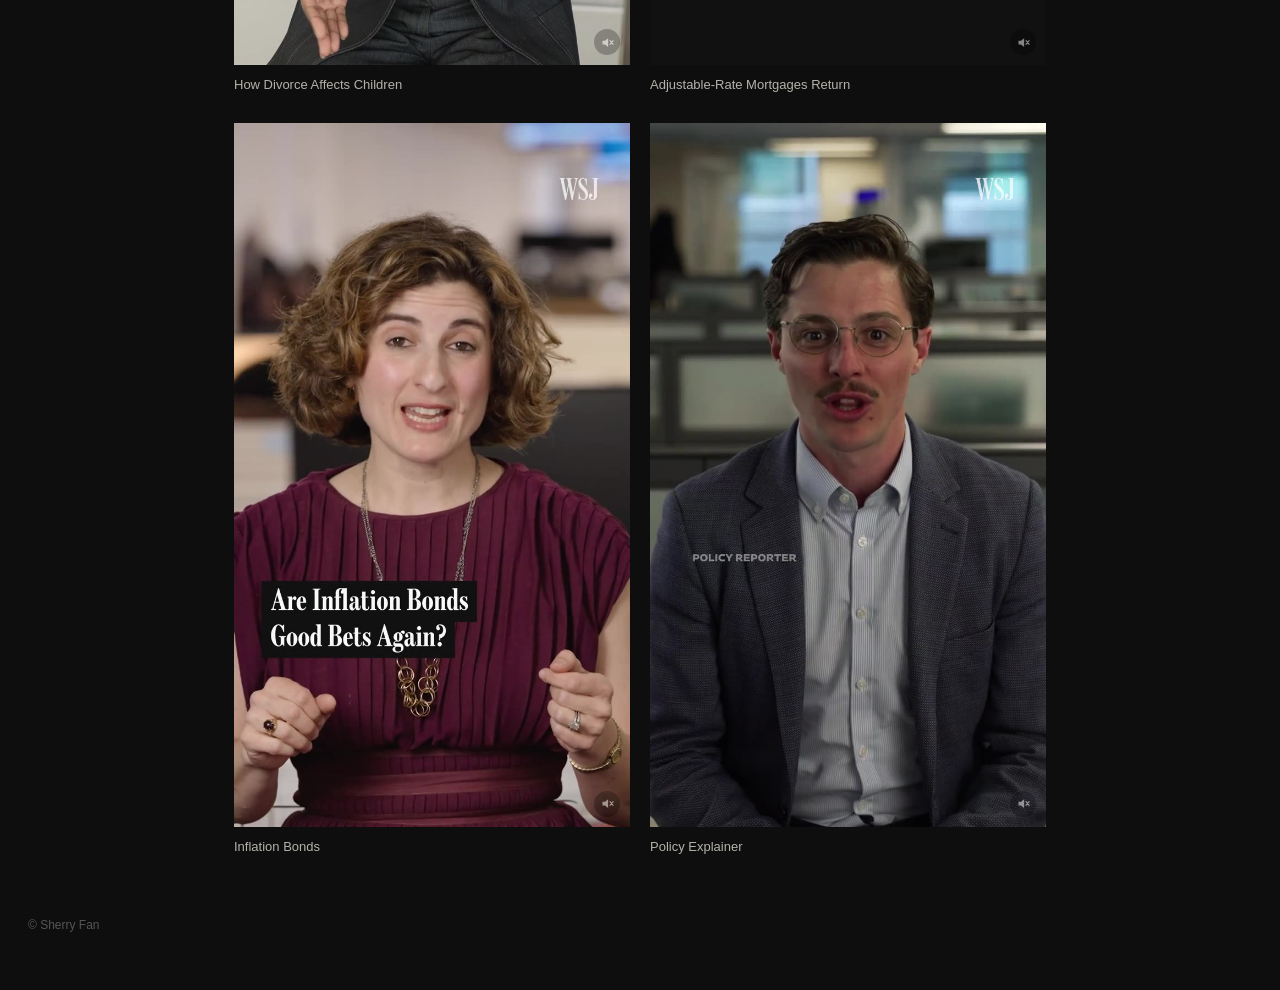
==== commit 1dd25571: "WSJ App is the landing page; horizontals move to wsj.html; Production Crew back to click-to-play thu" ====
--- a/index.html
+++ b/index.html
@@ -1,5 +1,5 @@
-<!doctype html><html><head><meta charset="utf-8"><meta name="viewport" content="width=device-width,initial-scale=1"><title>WSJ — Sherry Fan</title><link rel="stylesheet" href="style.css?v=14"></head>
+<!doctype html><html><head><meta charset="utf-8"><meta name="viewport" content="width=device-width,initial-scale=1"><title>Sherry Fan — Video</title><link rel="stylesheet" href="style.css?v=15"></head>
 <body><div class="wrap"><div id="nav"></div><section class="hero"><h1>Sherry Fan</h1><p class="contact"><a href="tel:+16267167300">626-716-7300</a><a href="mailto:sherryfanfilm@gmail.com">sherryfanfilm@gmail.com</a><a href="https://www.imdb.com/name/nm14925589/" target="_blank" rel="noopener">IMDb</a></p></section>
 <div id="grid"></div><footer>© Sherry Fan</footer></div>
-<script src="videos.js?v=14"></script><script src="app.js?v=14"></script>
-<script>document.getElementById('nav').innerHTML=siteNav('home');render(document.getElementById('grid'),'home')</script></body></html>
+<script src="videos.js?v=15"></script><script src="app.js?v=15"></script>
+<script>document.getElementById('nav').innerHTML=siteNav('wsj-app');render(document.getElementById('grid'),'wsj-app')</script></body></html>
--- a/style.css
+++ b/style.css
@@ -20,7 +20,7 @@
 .grid-crew .v:not(.vert){width:456px}
 .grid-crew .v .frame{background:#000}
 
-.grid .v video,.grid .v iframe,.grid .v img.poster{position:absolute;inset:0;width:100%;height:100%;border:0;display:block;object-fit:cover}
+.grid .v video,.grid .v iframe,.grid .v img.poster,.grid-crew .frame iframe{position:absolute;inset:0;width:100%;height:100%;border:0;display:block;object-fit:cover}
 /* YouTube: player is taller than the tile so title bar / logo sit in clipped black bars */
 .grid .v[data-kind=yt] iframe{top:-70px;height:calc(100% + 140px);pointer-events:none}
 .grid .v[data-kind=yt] img.poster{z-index:2;transition:opacity .6s}
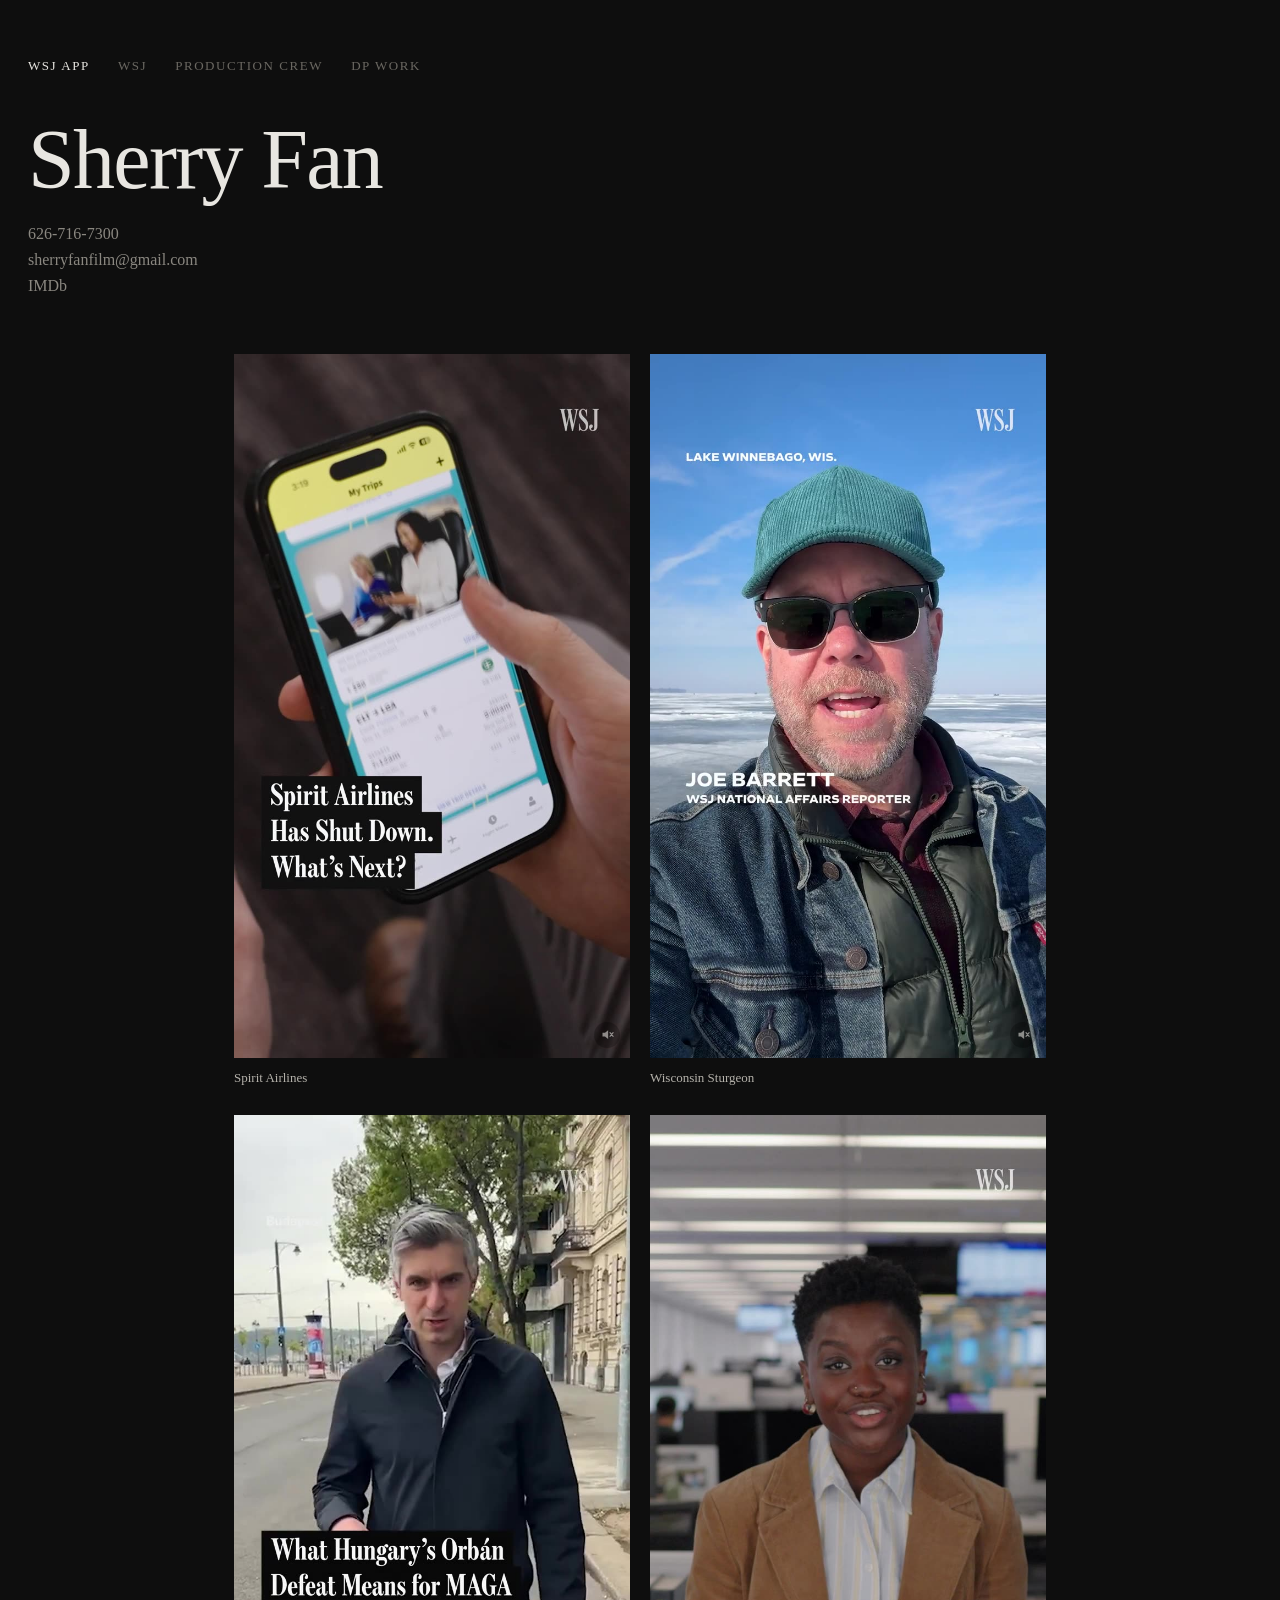
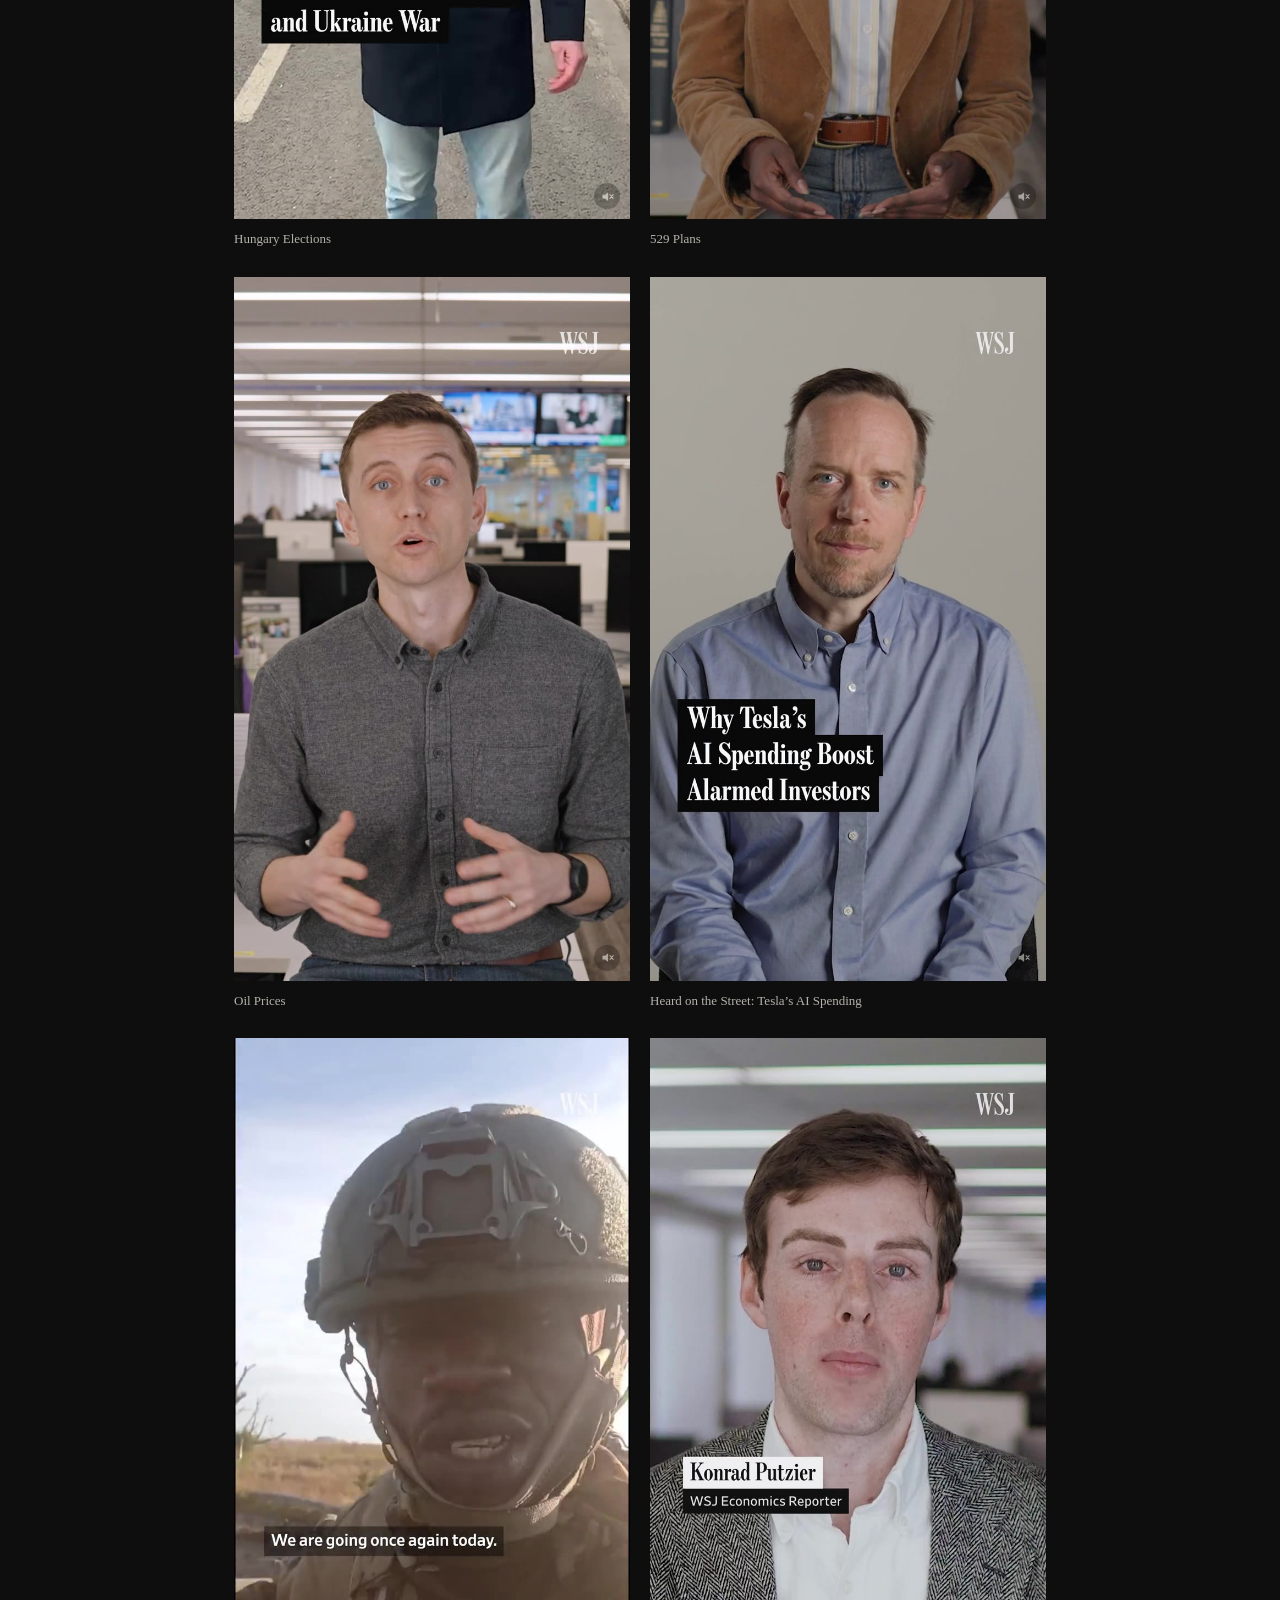
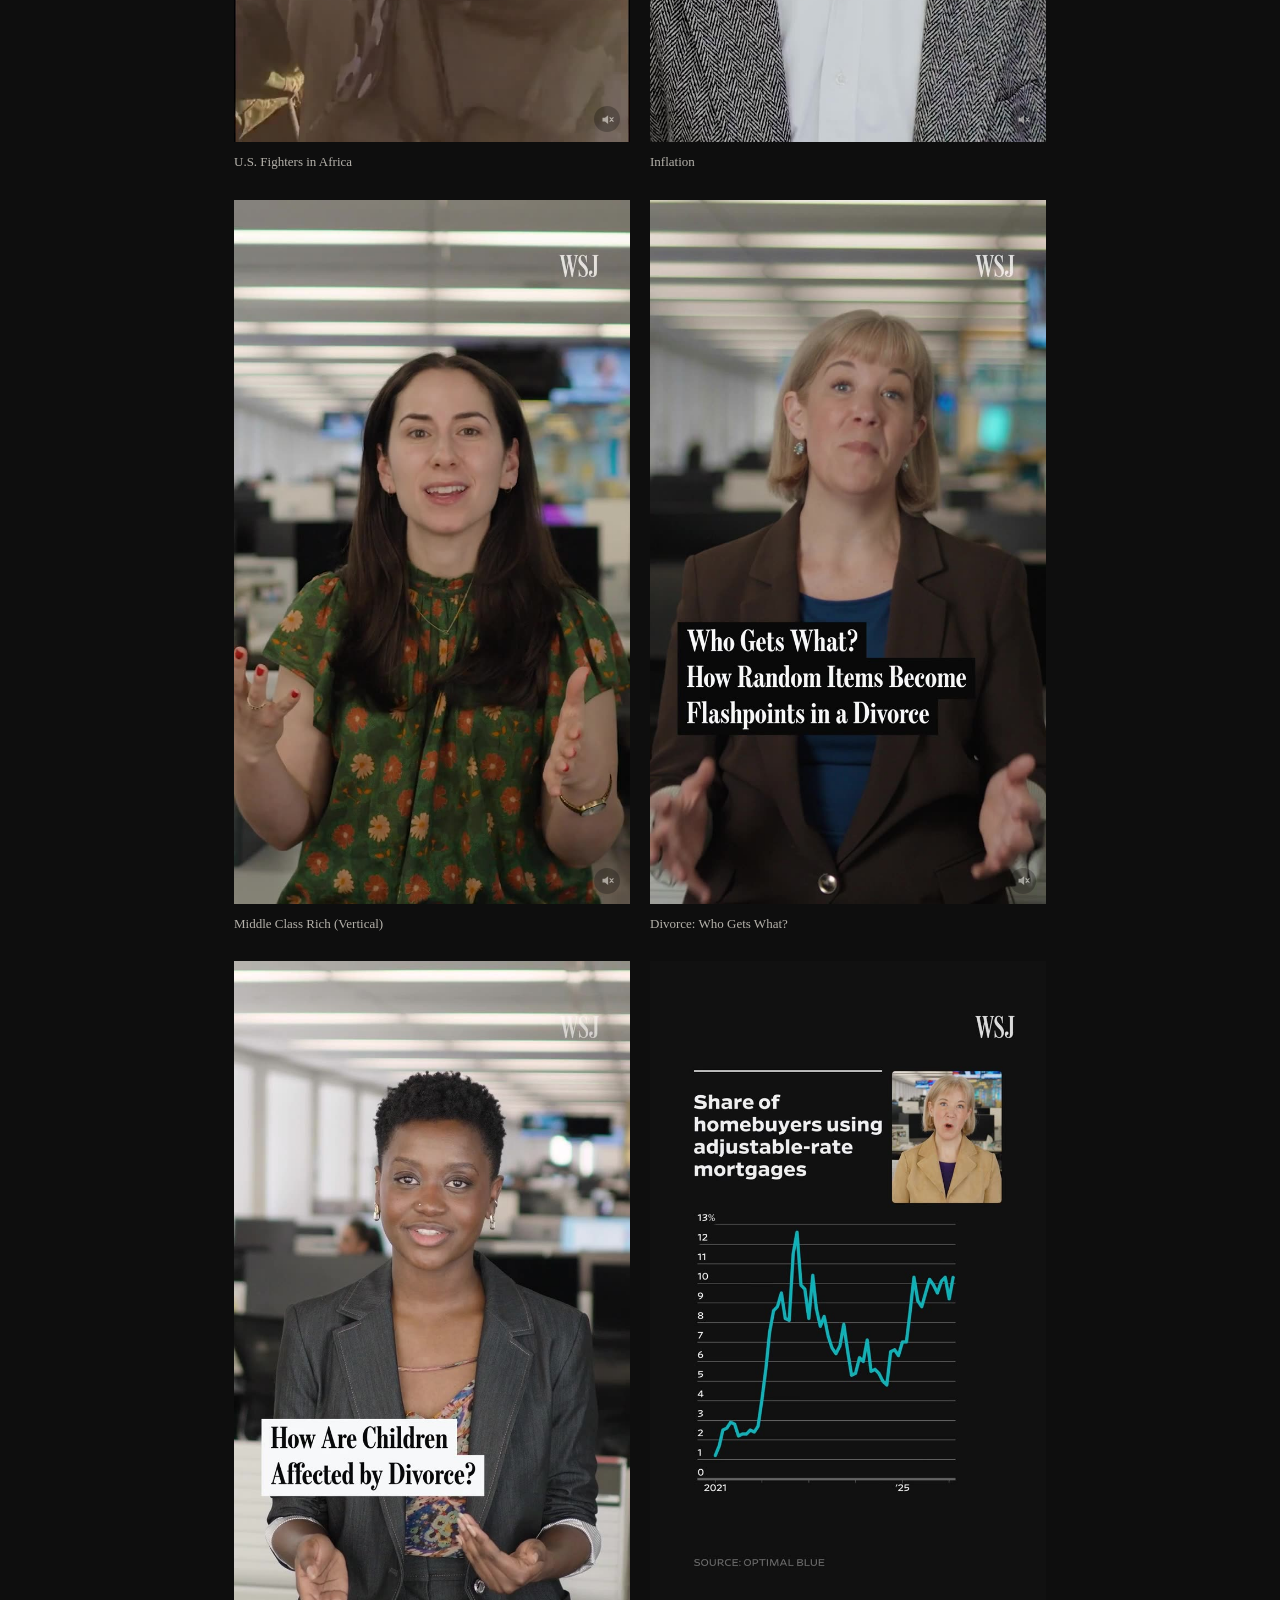
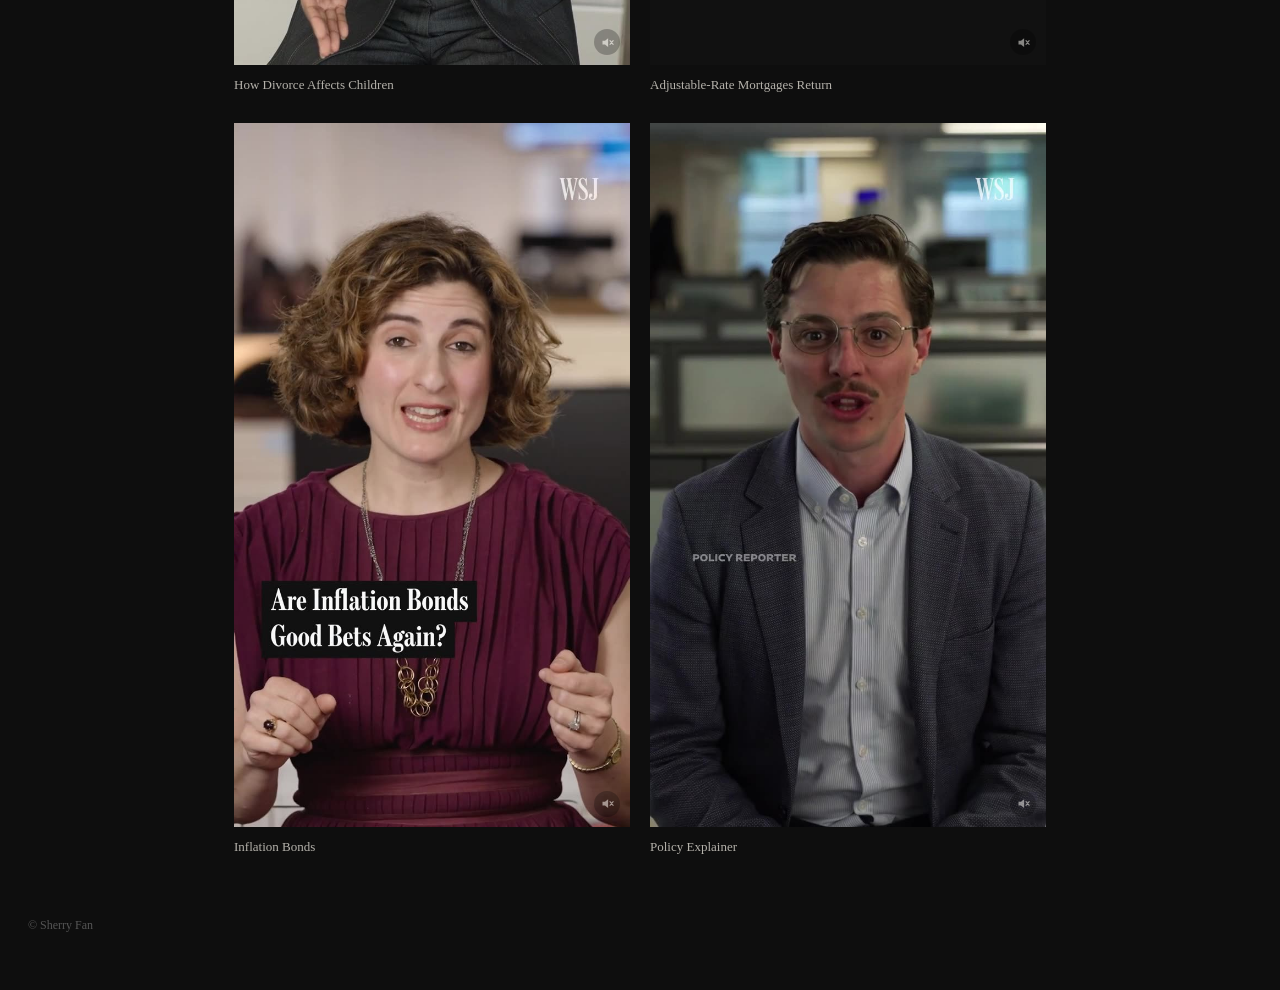
==== commit bcad0eb8: "All text in Times New Roman" ====
--- a/index.html
+++ b/index.html
@@ -1,5 +1,5 @@
-<!doctype html><html><head><meta charset="utf-8"><meta name="viewport" content="width=device-width,initial-scale=1"><title>Sherry Fan — Video</title><link rel="stylesheet" href="style.css?v=15"></head>
+<!doctype html><html><head><meta charset="utf-8"><meta name="viewport" content="width=device-width,initial-scale=1"><title>Sherry Fan — Video</title><link rel="stylesheet" href="style.css?v=16"></head>
 <body><div class="wrap"><div id="nav"></div><section class="hero"><h1>Sherry Fan</h1><p class="contact"><a href="tel:+16267167300">626-716-7300</a><a href="mailto:sherryfanfilm@gmail.com">sherryfanfilm@gmail.com</a><a href="https://www.imdb.com/name/nm14925589/" target="_blank" rel="noopener">IMDb</a></p></section>
 <div id="grid"></div><footer>© Sherry Fan</footer></div>
-<script src="videos.js?v=15"></script><script src="app.js?v=15"></script>
+<script src="videos.js?v=16"></script><script src="app.js?v=16"></script>
 <script>document.getElementById('nav').innerHTML=siteNav('wsj-app');render(document.getElementById('grid'),'wsj-app')</script></body></html>
--- a/style.css
+++ b/style.css
@@ -1,4 +1,5 @@
-*{box-sizing:border-box;margin:0}body{background:#0e0e0e;color:#e8e6e1;font:16px/1.5 "Helvetica Neue",Helvetica,Arial,sans-serif}
+*{box-sizing:border-box;margin:0}body{background:#0e0e0e;color:#e8e6e1;font:16px/1.5 "Times New Roman",Times,serif}
+html,body,h1,h2,h3,p,a,nav,footer,button,input,select,textarea{font-family:"Times New Roman",Times,serif}
 a{color:inherit;text-decoration:none}.wrap{max-width:1480px;margin:0 auto;padding:56px 28px}
 .top{display:flex;gap:28px;margin-bottom:40px;font-size:13px;letter-spacing:.12em;text-transform:uppercase}
 .top a{color:#6b6862}.top a:hover,.top a.on{color:#e8e6e1}
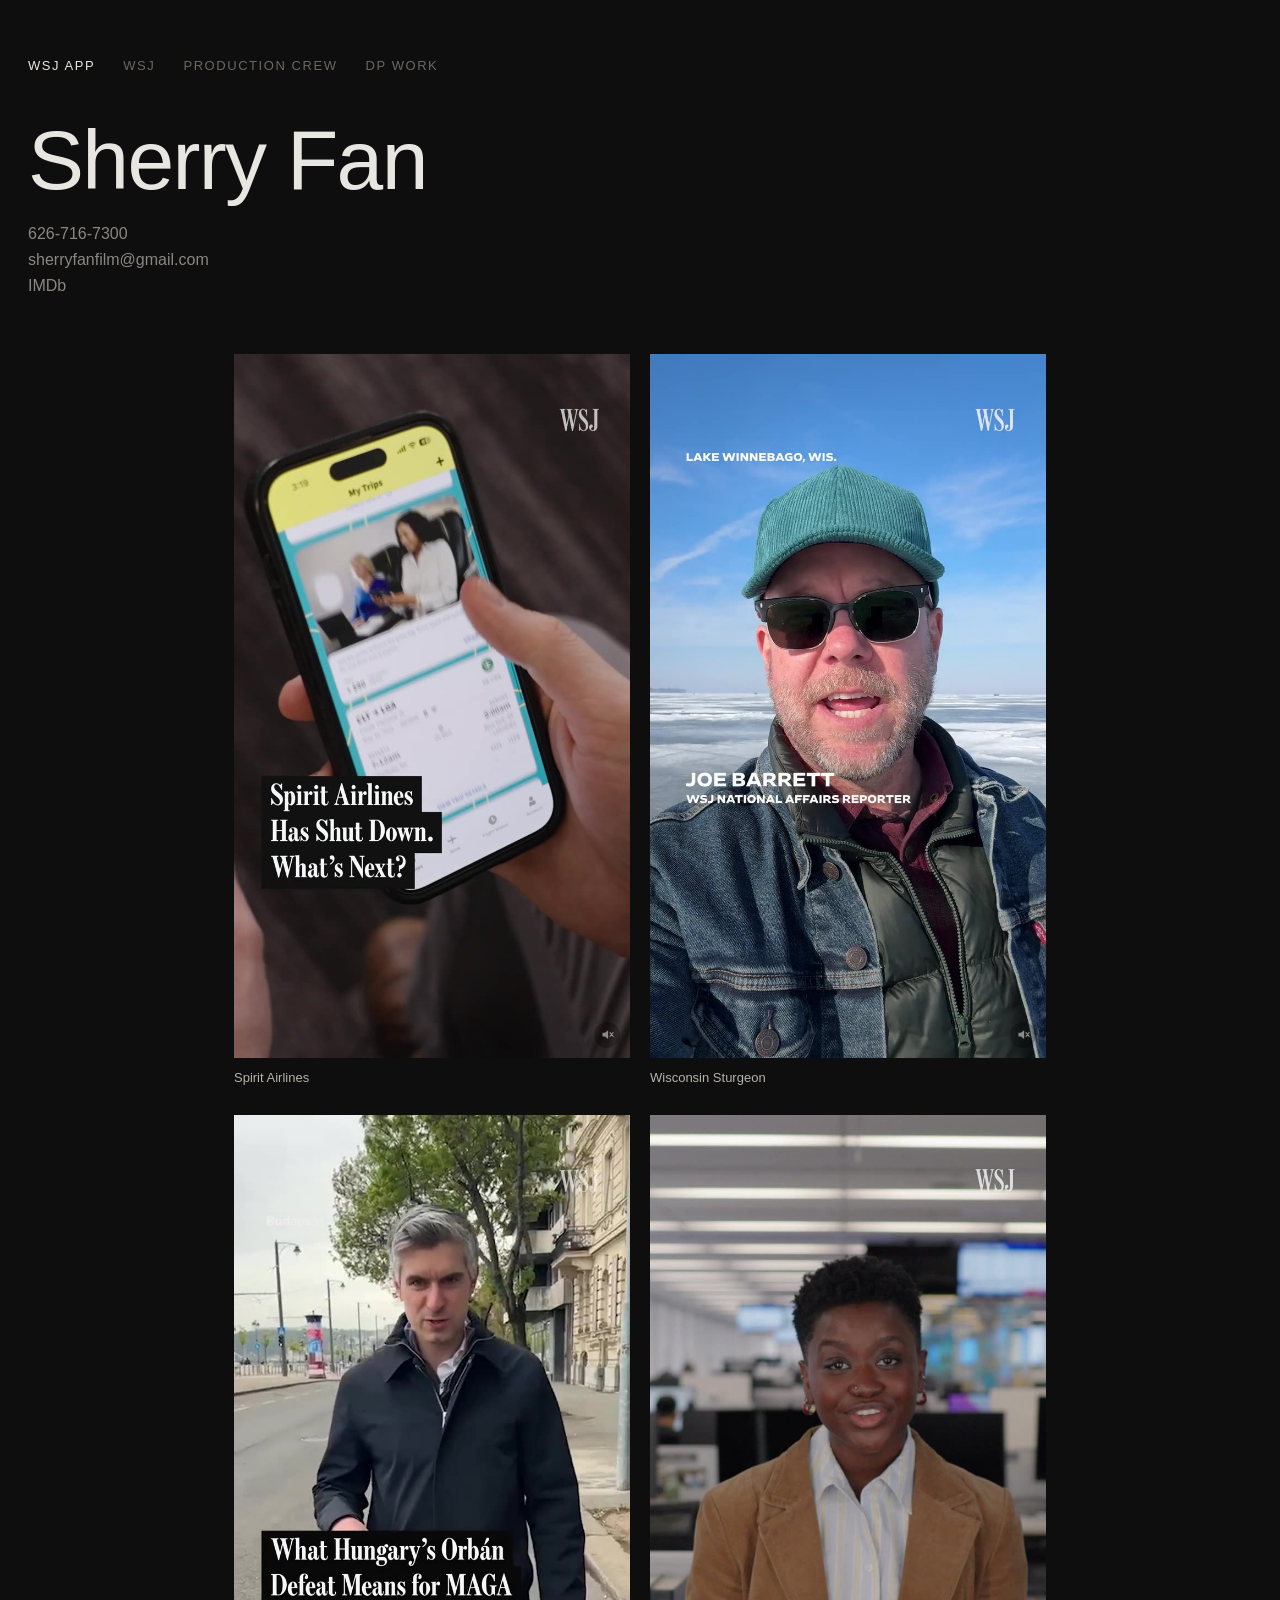
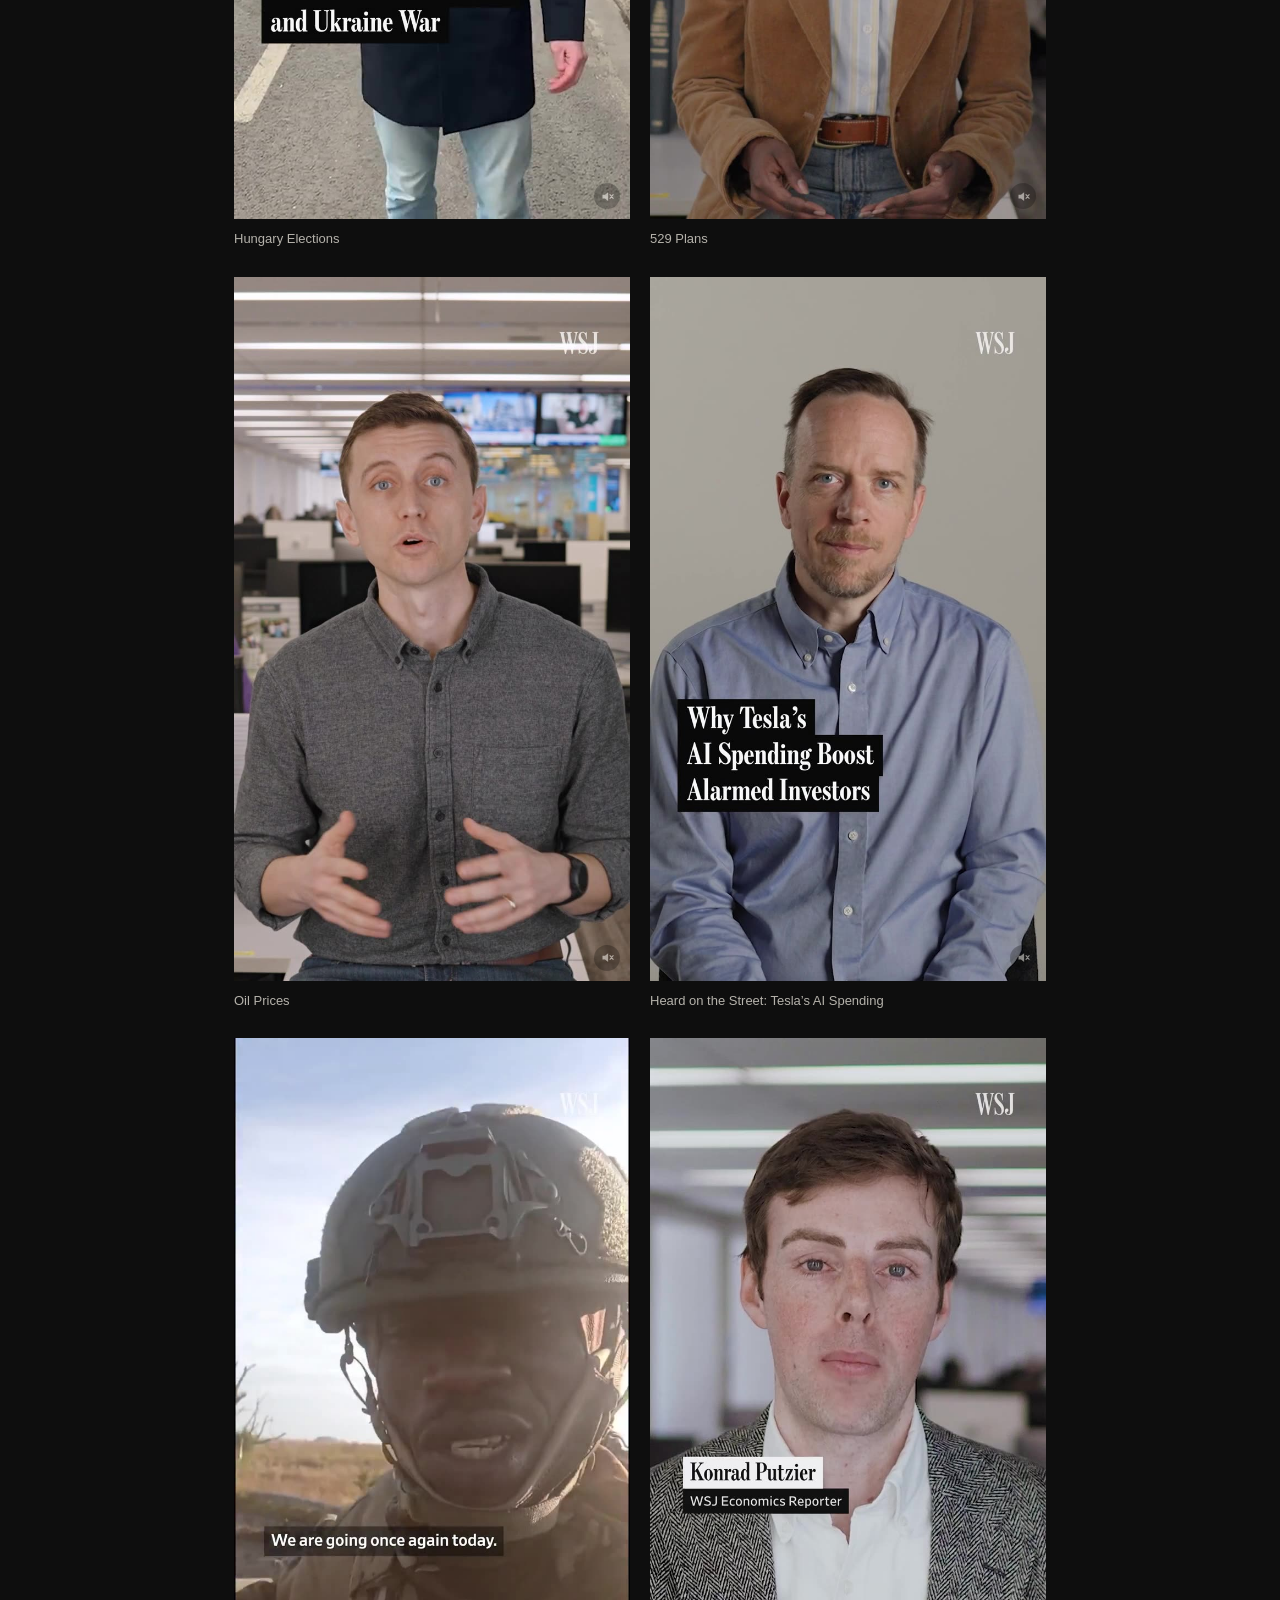
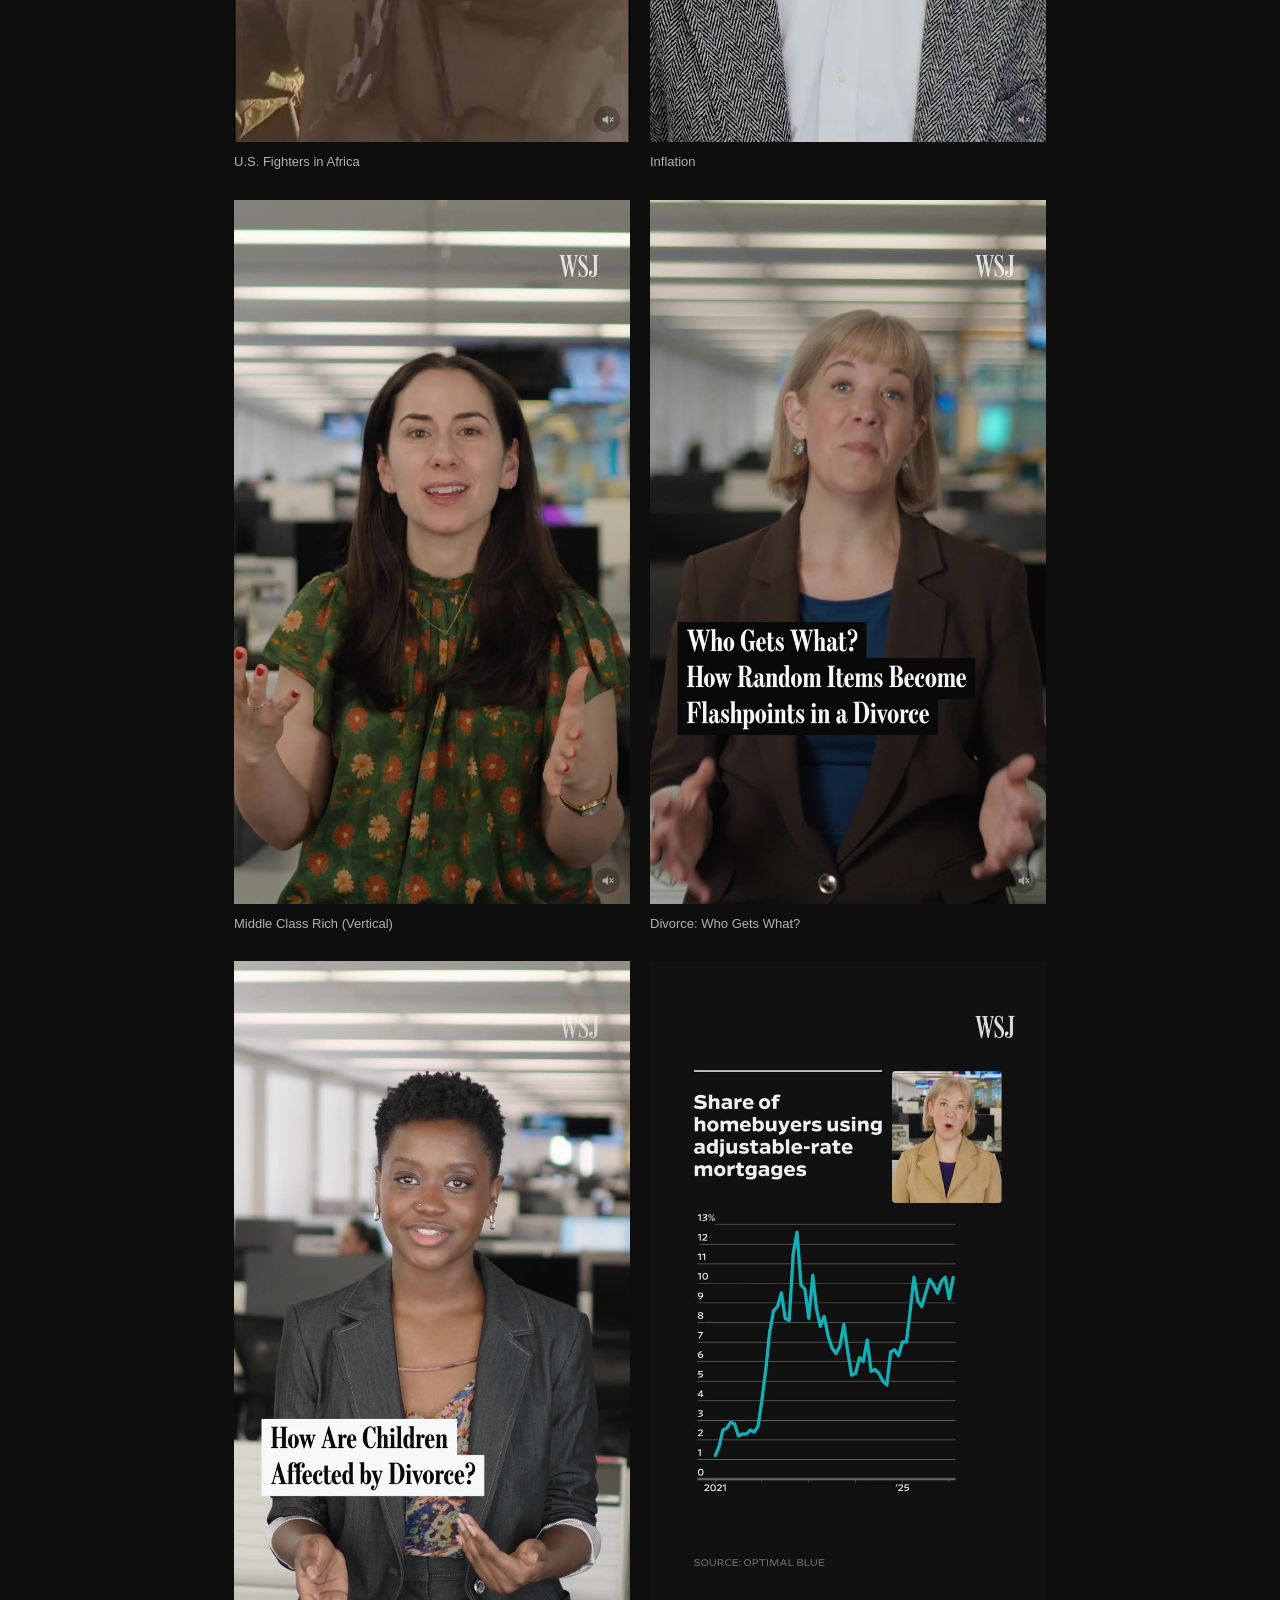
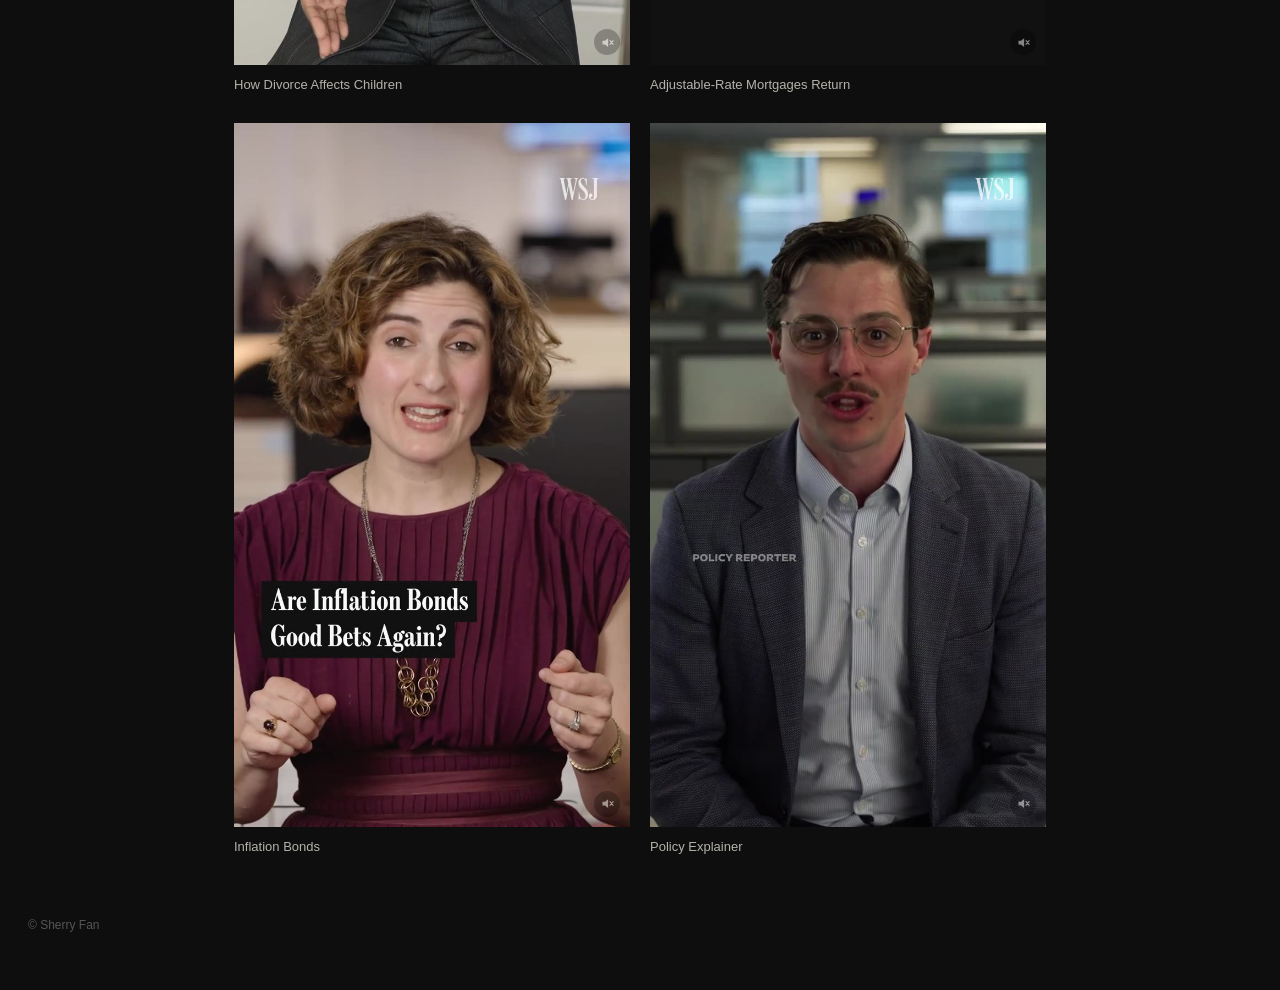
==== commit 73311719: "Revert font to Helvetica/Arial stack" ====
--- a/index.html
+++ b/index.html
@@ -1,5 +1,5 @@
-<!doctype html><html><head><meta charset="utf-8"><meta name="viewport" content="width=device-width,initial-scale=1"><title>Sherry Fan — Video</title><link rel="stylesheet" href="style.css?v=16"></head>
+<!doctype html><html><head><meta charset="utf-8"><meta name="viewport" content="width=device-width,initial-scale=1"><title>Sherry Fan — Video</title><link rel="stylesheet" href="style.css?v=17"></head>
 <body><div class="wrap"><div id="nav"></div><section class="hero"><h1>Sherry Fan</h1><p class="contact"><a href="tel:+16267167300">626-716-7300</a><a href="mailto:sherryfanfilm@gmail.com">sherryfanfilm@gmail.com</a><a href="https://www.imdb.com/name/nm14925589/" target="_blank" rel="noopener">IMDb</a></p></section>
 <div id="grid"></div><footer>© Sherry Fan</footer></div>
-<script src="videos.js?v=16"></script><script src="app.js?v=16"></script>
+<script src="videos.js?v=17"></script><script src="app.js?v=17"></script>
 <script>document.getElementById('nav').innerHTML=siteNav('wsj-app');render(document.getElementById('grid'),'wsj-app')</script></body></html>
--- a/style.css
+++ b/style.css
@@ -1,5 +1,4 @@
-*{box-sizing:border-box;margin:0}body{background:#0e0e0e;color:#e8e6e1;font:16px/1.5 "Times New Roman",Times,serif}
-html,body,h1,h2,h3,p,a,nav,footer,button,input,select,textarea{font-family:"Times New Roman",Times,serif}
+*{box-sizing:border-box;margin:0}body{background:#0e0e0e;color:#e8e6e1;font:16px/1.5 "Helvetica Neue",Helvetica,Arial,sans-serif}
 a{color:inherit;text-decoration:none}.wrap{max-width:1480px;margin:0 auto;padding:56px 28px}
 .top{display:flex;gap:28px;margin-bottom:40px;font-size:13px;letter-spacing:.12em;text-transform:uppercase}
 .top a{color:#6b6862}.top a:hover,.top a.on{color:#e8e6e1}
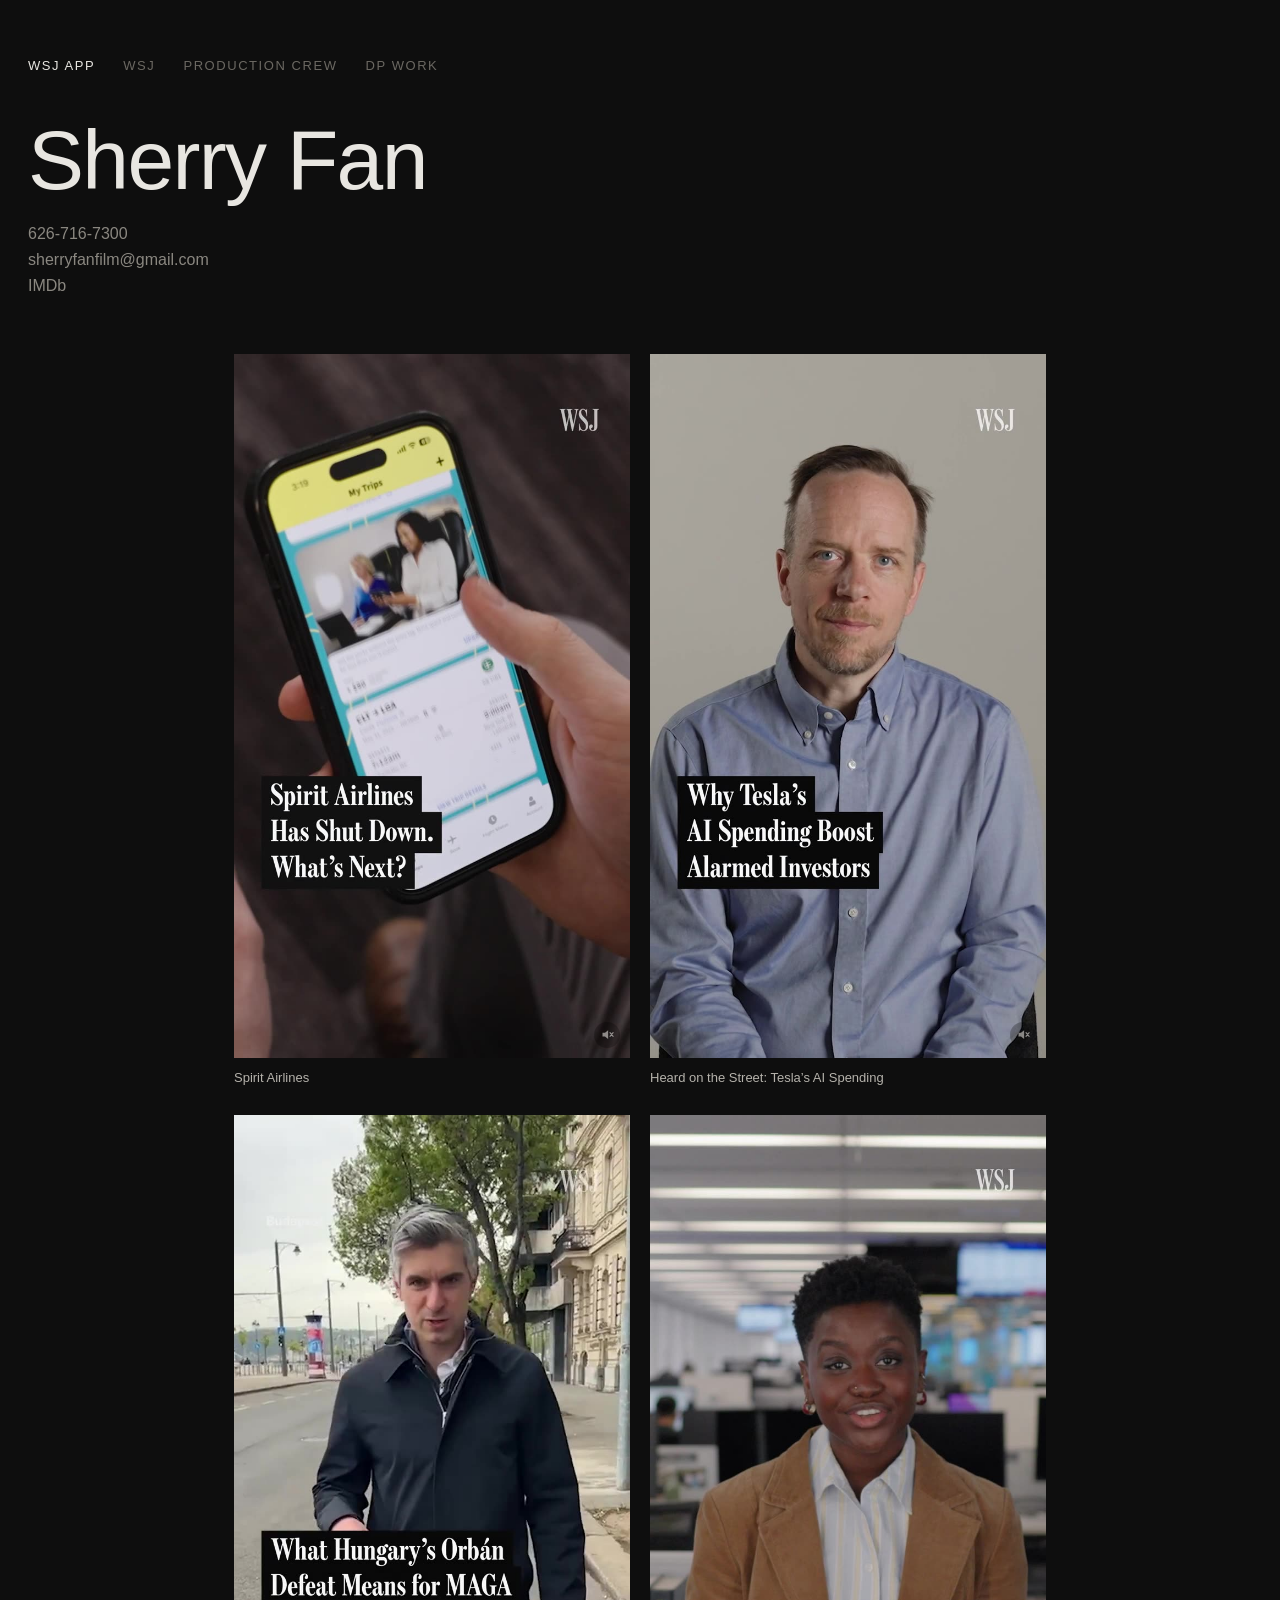
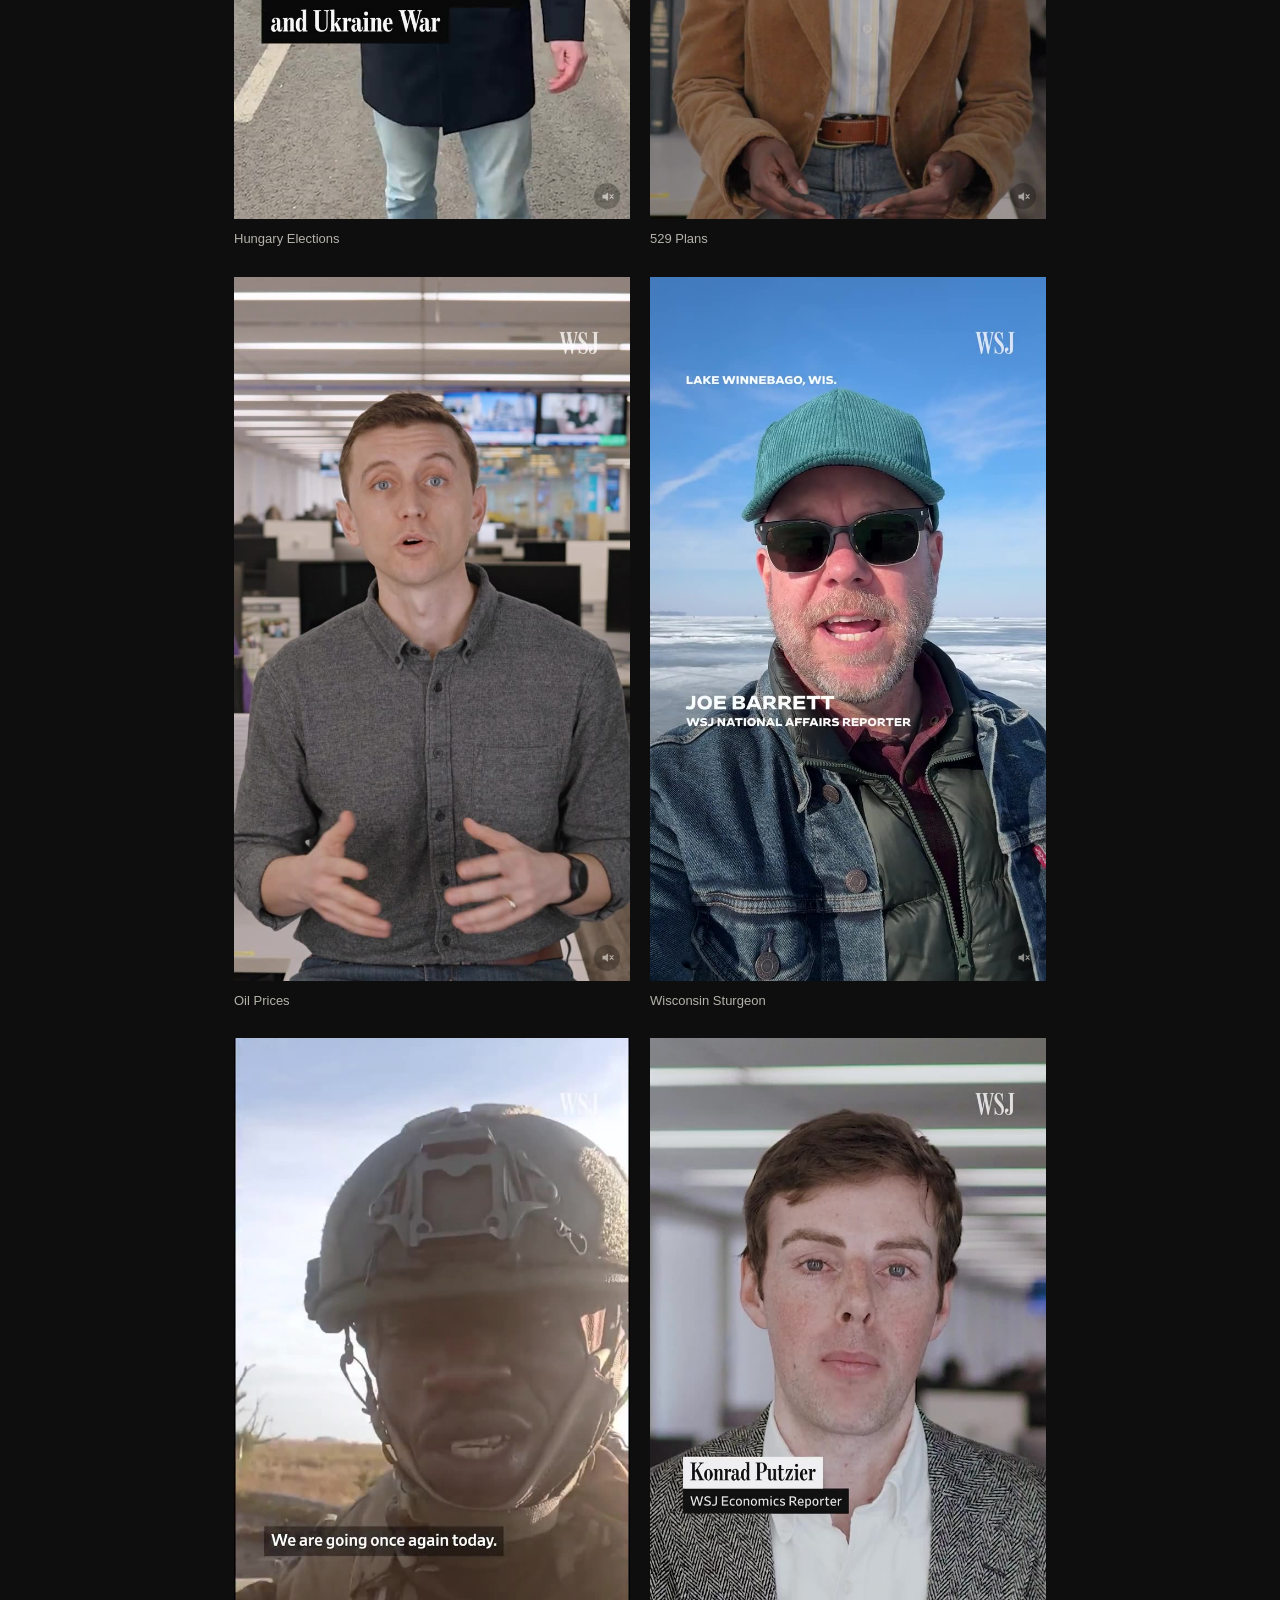
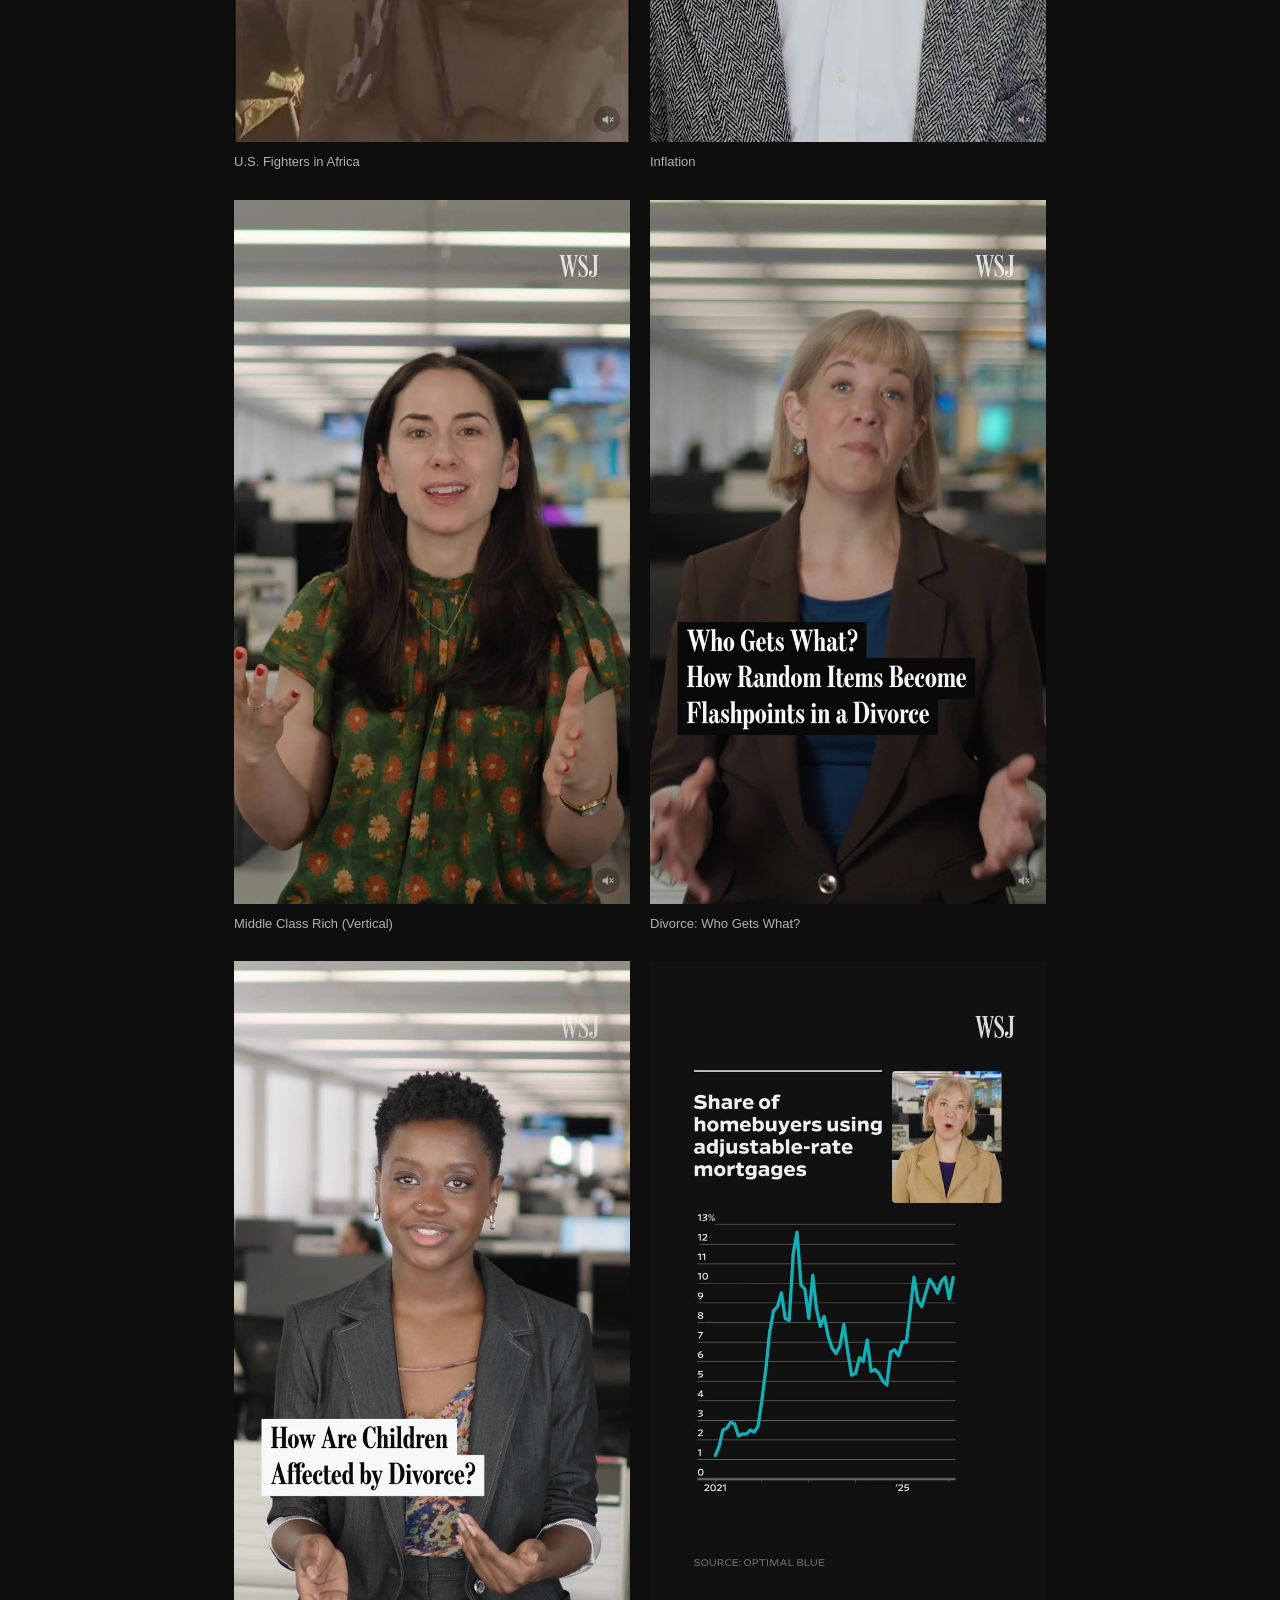
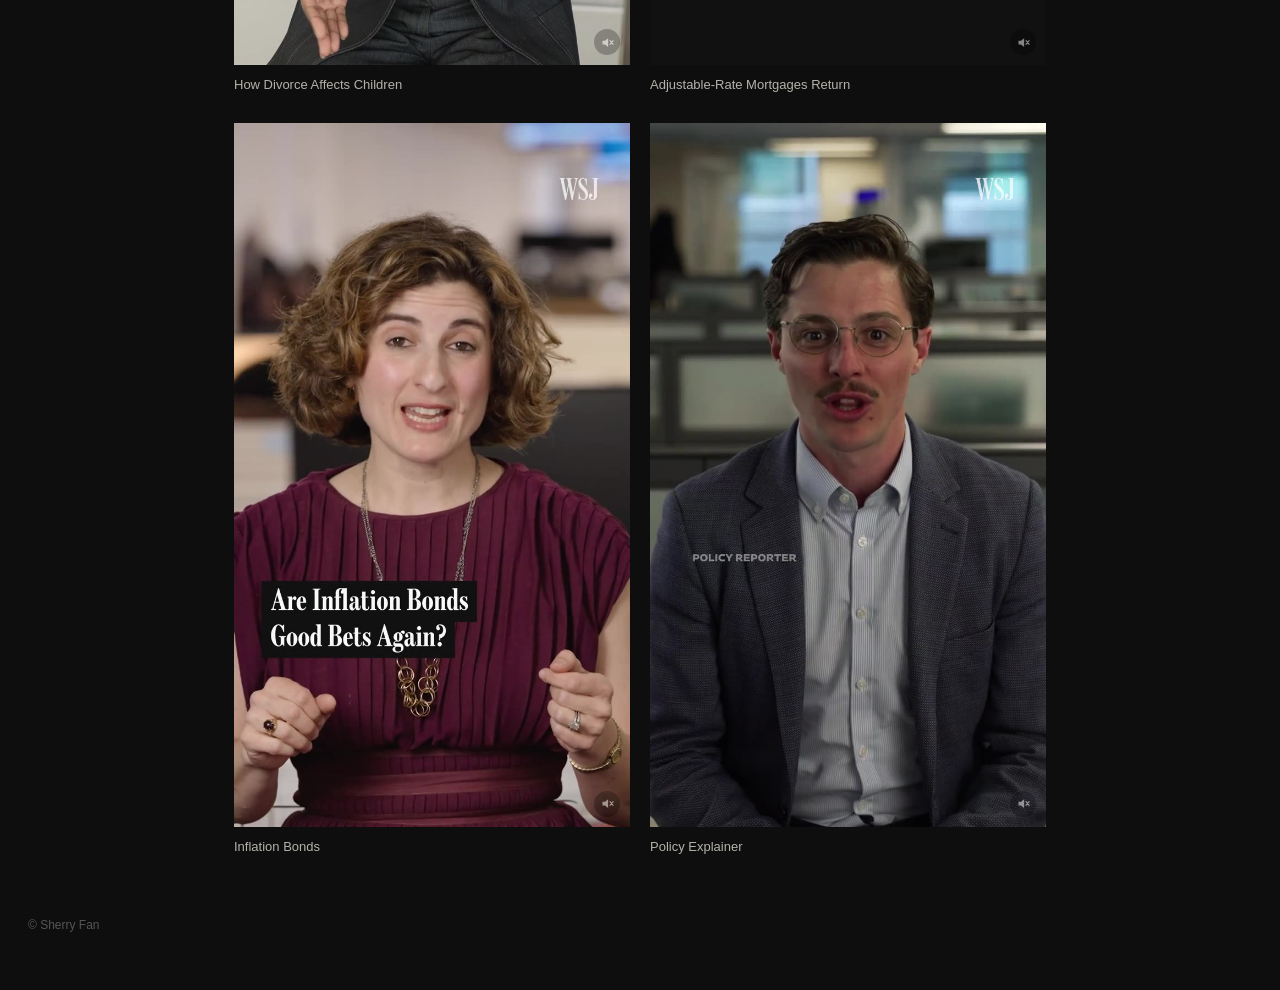
==== commit 9d2c53db: "Swap Sturgeon and Tesla on WSJ App" ====
--- a/index.html
+++ b/index.html
@@ -1,5 +1,5 @@
-<!doctype html><html><head><meta charset="utf-8"><meta name="viewport" content="width=device-width,initial-scale=1"><title>Sherry Fan — Video</title><link rel="stylesheet" href="style.css?v=17"></head>
+<!doctype html><html><head><meta charset="utf-8"><meta name="viewport" content="width=device-width,initial-scale=1"><title>Sherry Fan — Video</title><link rel="stylesheet" href="style.css?v=18"></head>
 <body><div class="wrap"><div id="nav"></div><section class="hero"><h1>Sherry Fan</h1><p class="contact"><a href="tel:+16267167300">626-716-7300</a><a href="mailto:sherryfanfilm@gmail.com">sherryfanfilm@gmail.com</a><a href="https://www.imdb.com/name/nm14925589/" target="_blank" rel="noopener">IMDb</a></p></section>
 <div id="grid"></div><footer>© Sherry Fan</footer></div>
-<script src="videos.js?v=17"></script><script src="app.js?v=17"></script>
+<script src="videos.js?v=18"></script><script src="app.js?v=18"></script>
 <script>document.getElementById('nav').innerHTML=siteNav('wsj-app');render(document.getElementById('grid'),'wsj-app')</script></body></html>
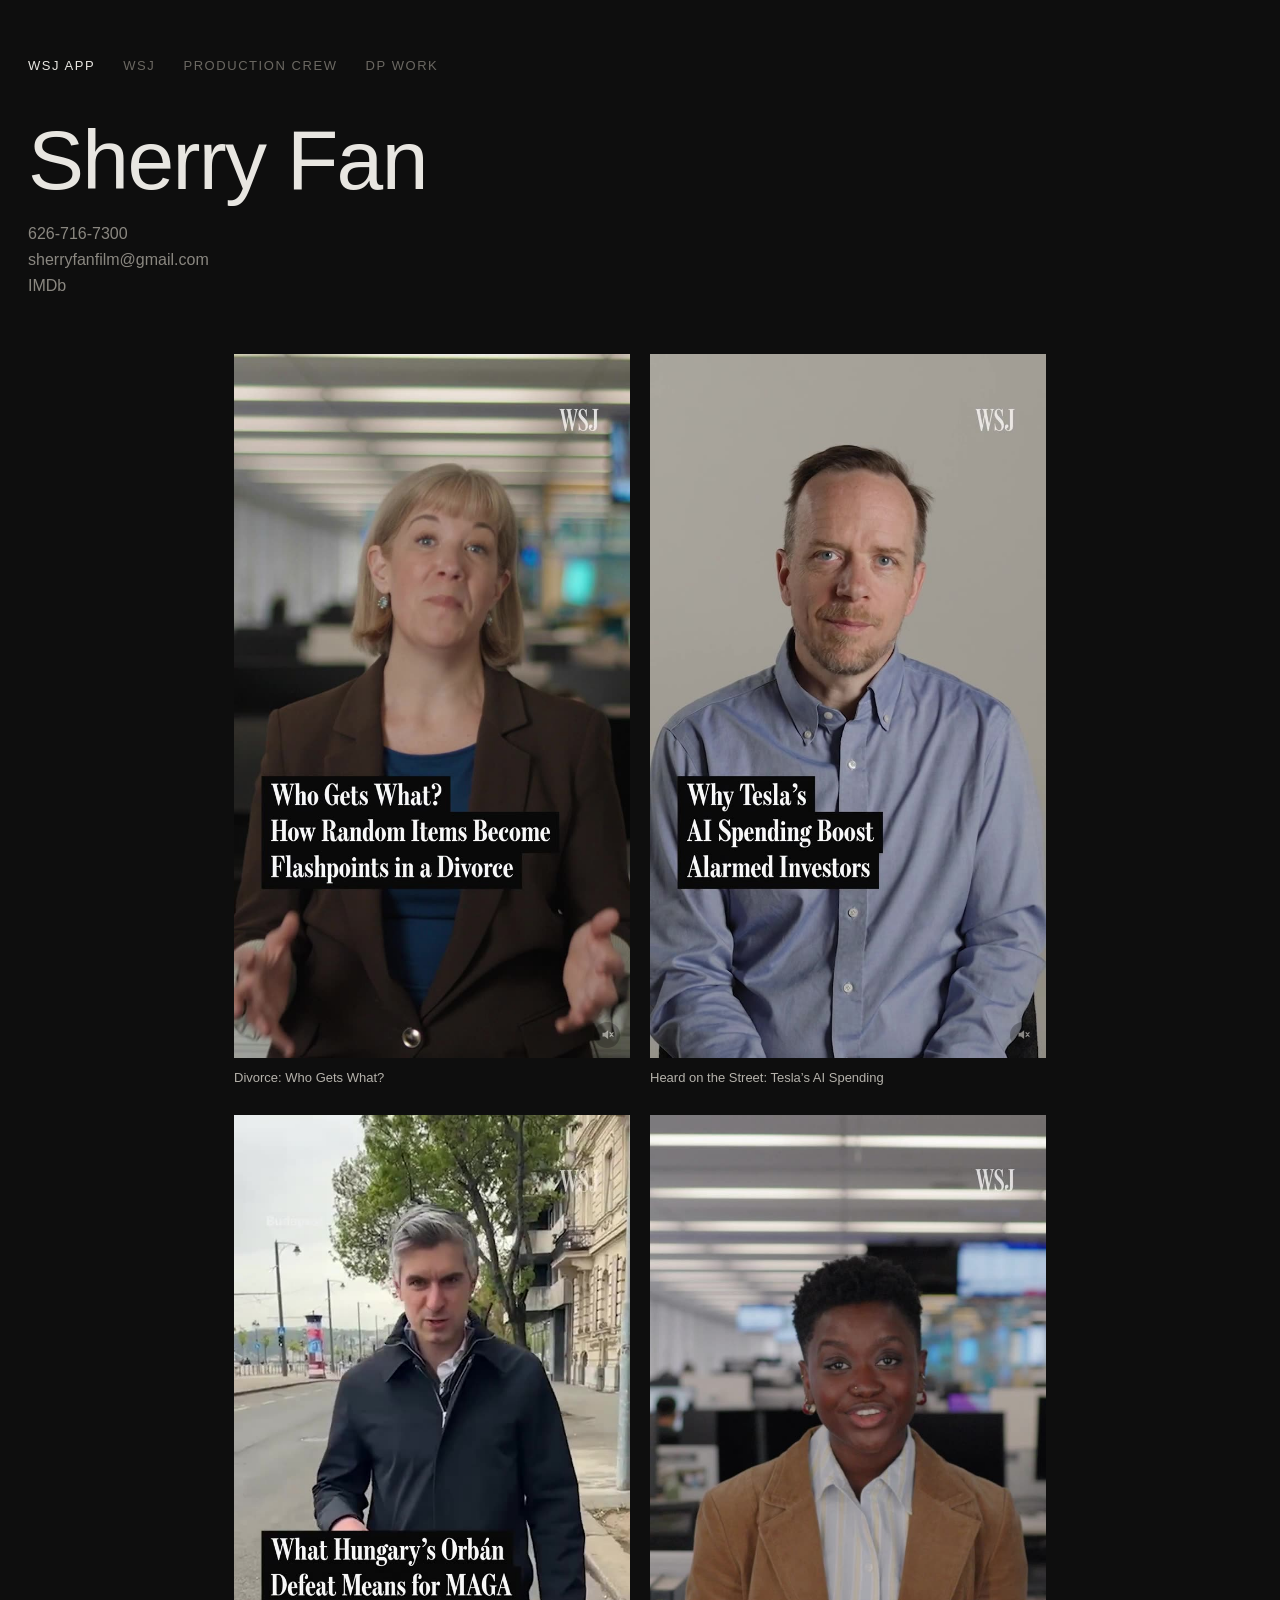
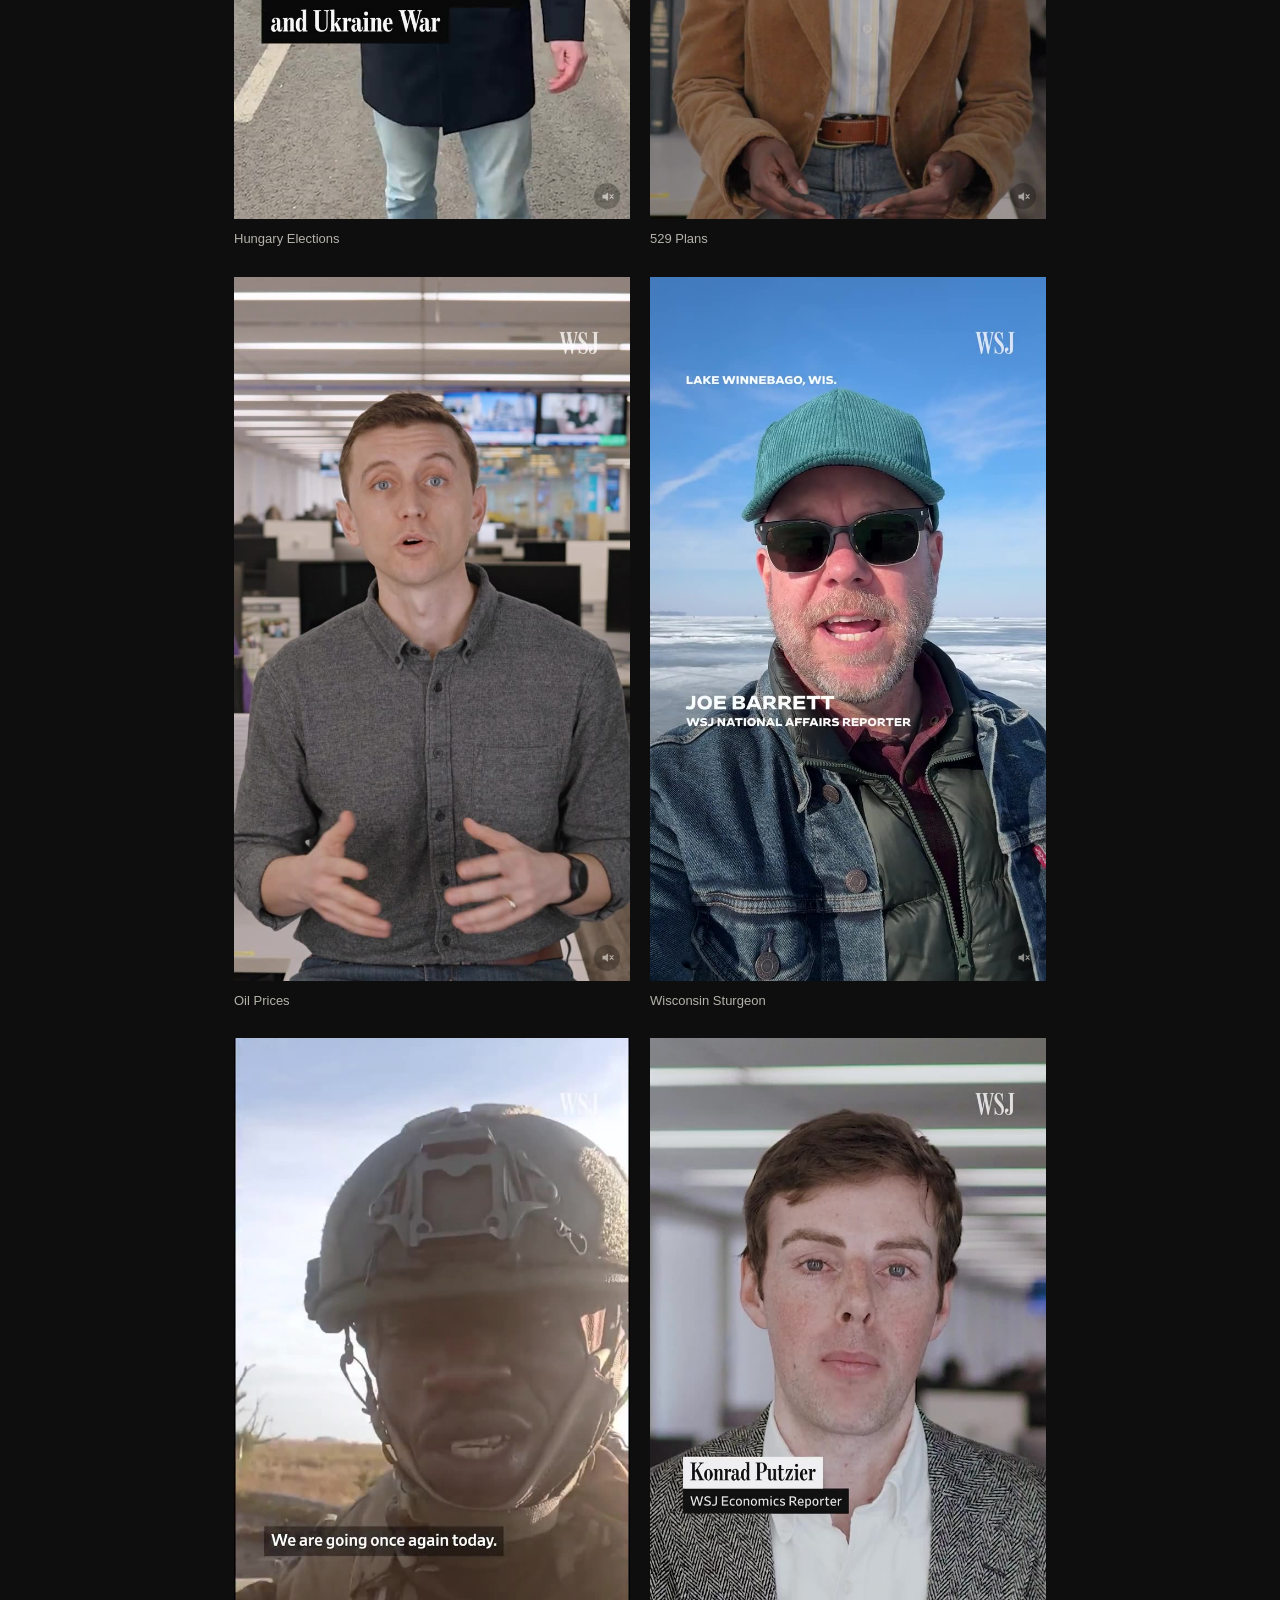
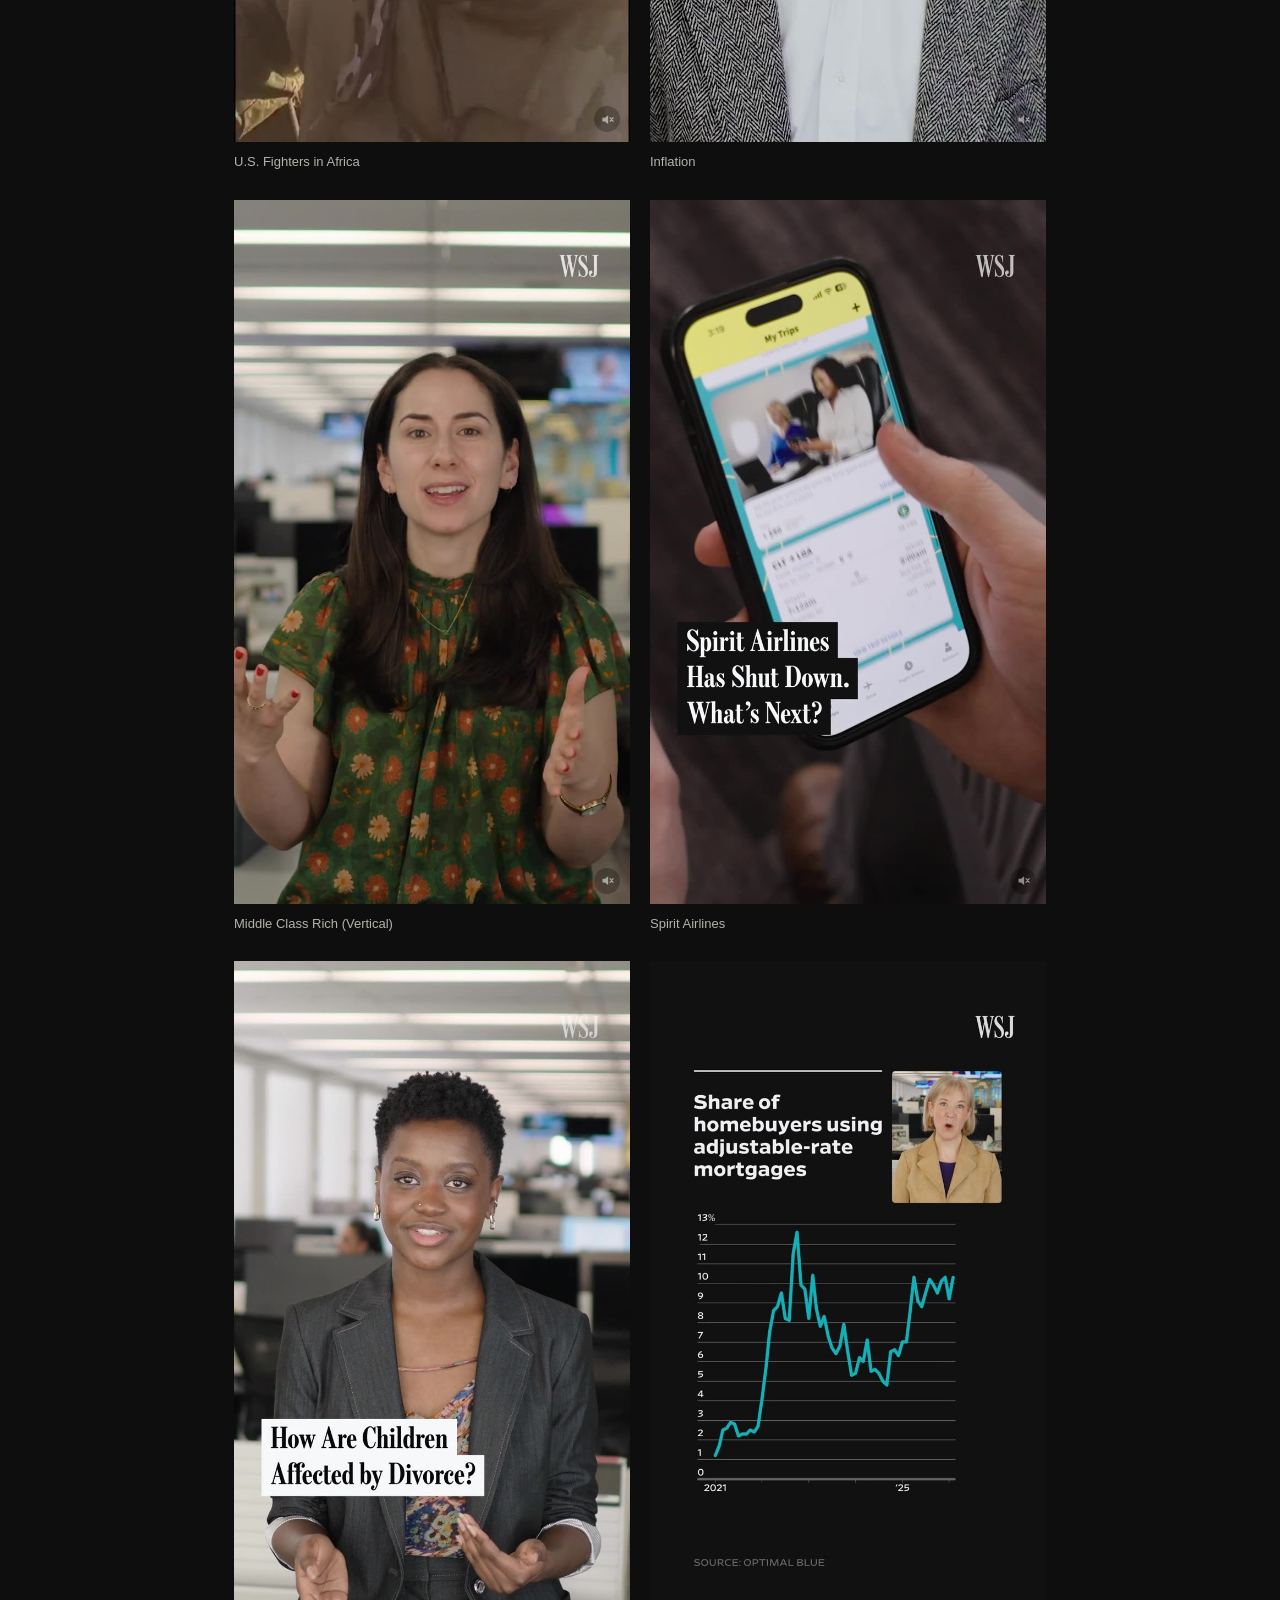
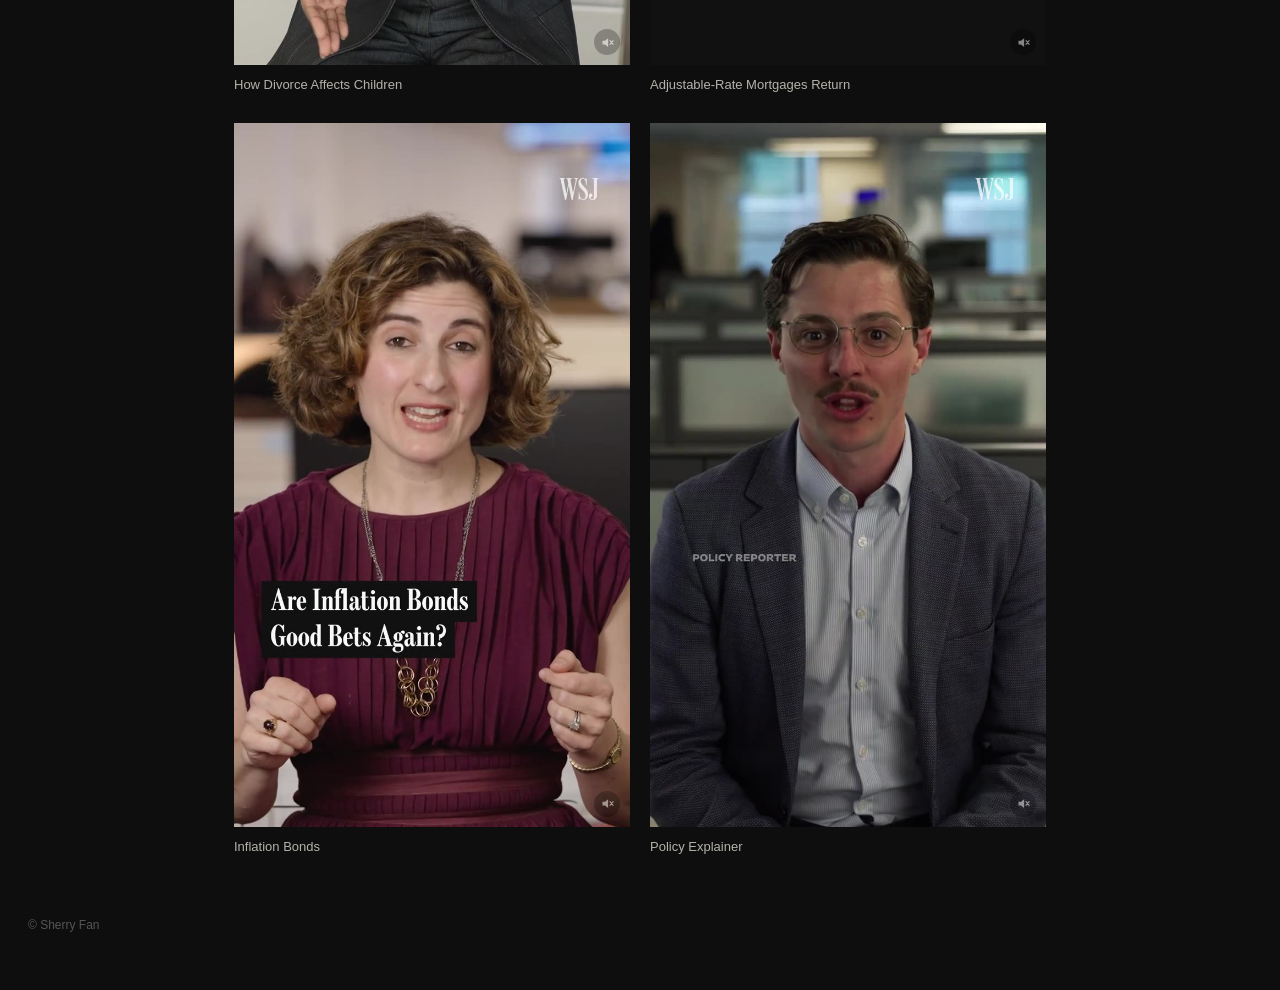
==== commit 69698f9a: "Swap Spirit Airlines and Divorce: Who Gets What on WSJ App" ====
--- a/index.html
+++ b/index.html
@@ -1,5 +1,5 @@
-<!doctype html><html><head><meta charset="utf-8"><meta name="viewport" content="width=device-width,initial-scale=1"><title>Sherry Fan — Video</title><link rel="stylesheet" href="style.css?v=18"></head>
+<!doctype html><html><head><meta charset="utf-8"><meta name="viewport" content="width=device-width,initial-scale=1"><title>Sherry Fan — Video</title><link rel="stylesheet" href="style.css?v=19"></head>
 <body><div class="wrap"><div id="nav"></div><section class="hero"><h1>Sherry Fan</h1><p class="contact"><a href="tel:+16267167300">626-716-7300</a><a href="mailto:sherryfanfilm@gmail.com">sherryfanfilm@gmail.com</a><a href="https://www.imdb.com/name/nm14925589/" target="_blank" rel="noopener">IMDb</a></p></section>
 <div id="grid"></div><footer>© Sherry Fan</footer></div>
-<script src="videos.js?v=18"></script><script src="app.js?v=18"></script>
+<script src="videos.js?v=19"></script><script src="app.js?v=19"></script>
 <script>document.getElementById('nav').innerHTML=siteNav('wsj-app');render(document.getElementById('grid'),'wsj-app')</script></body></html>
